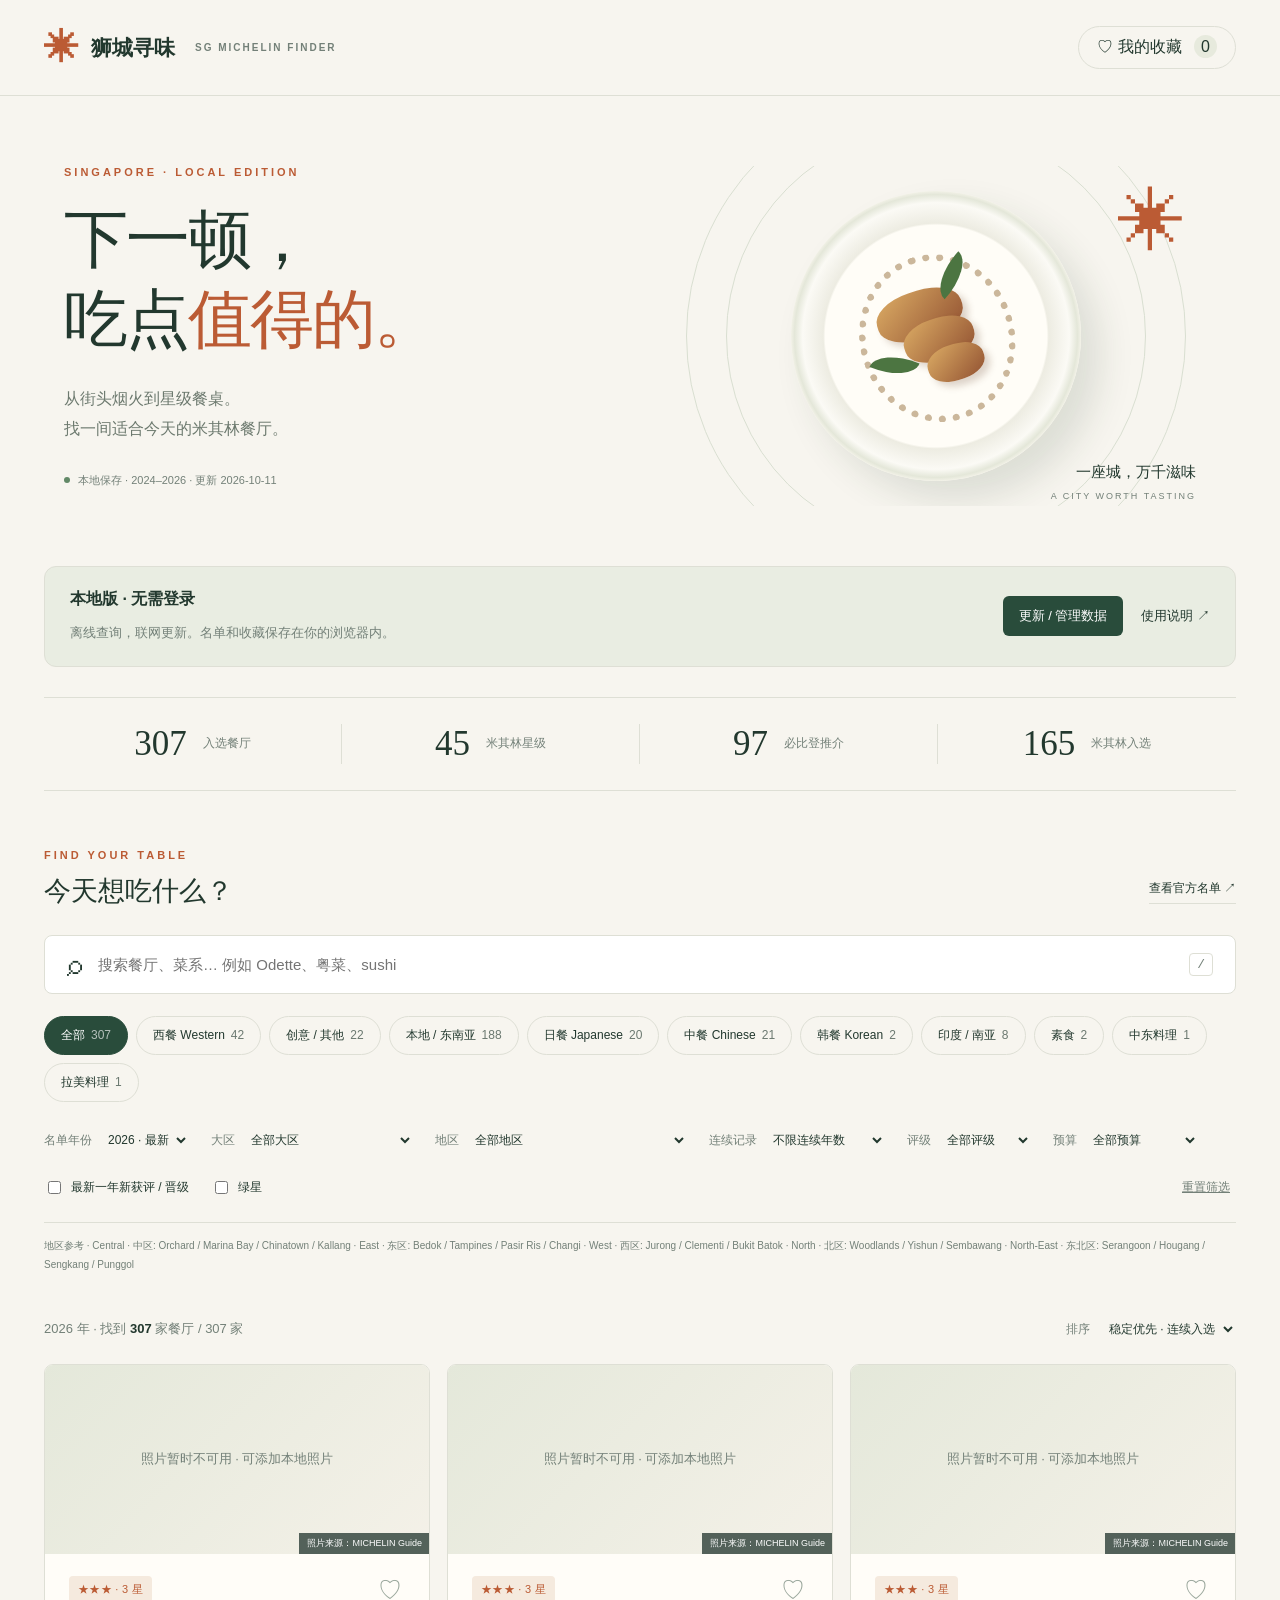
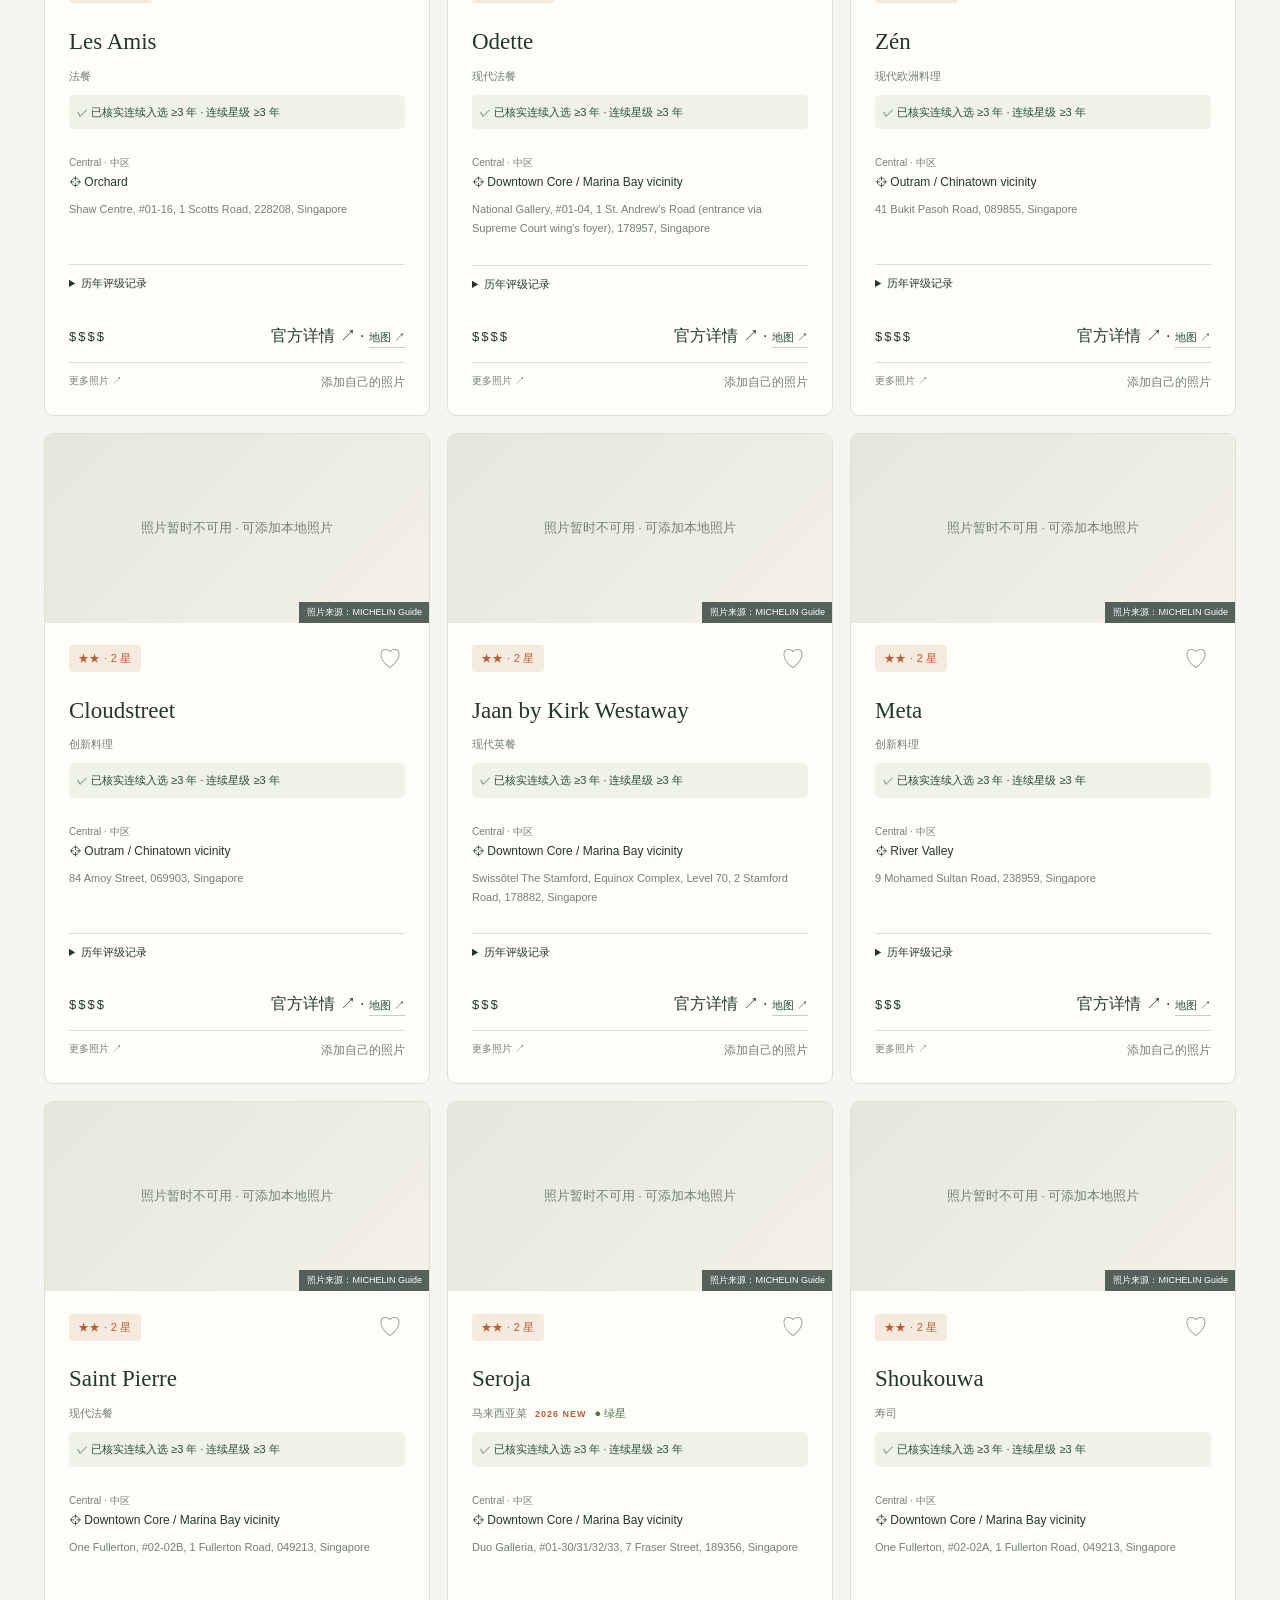
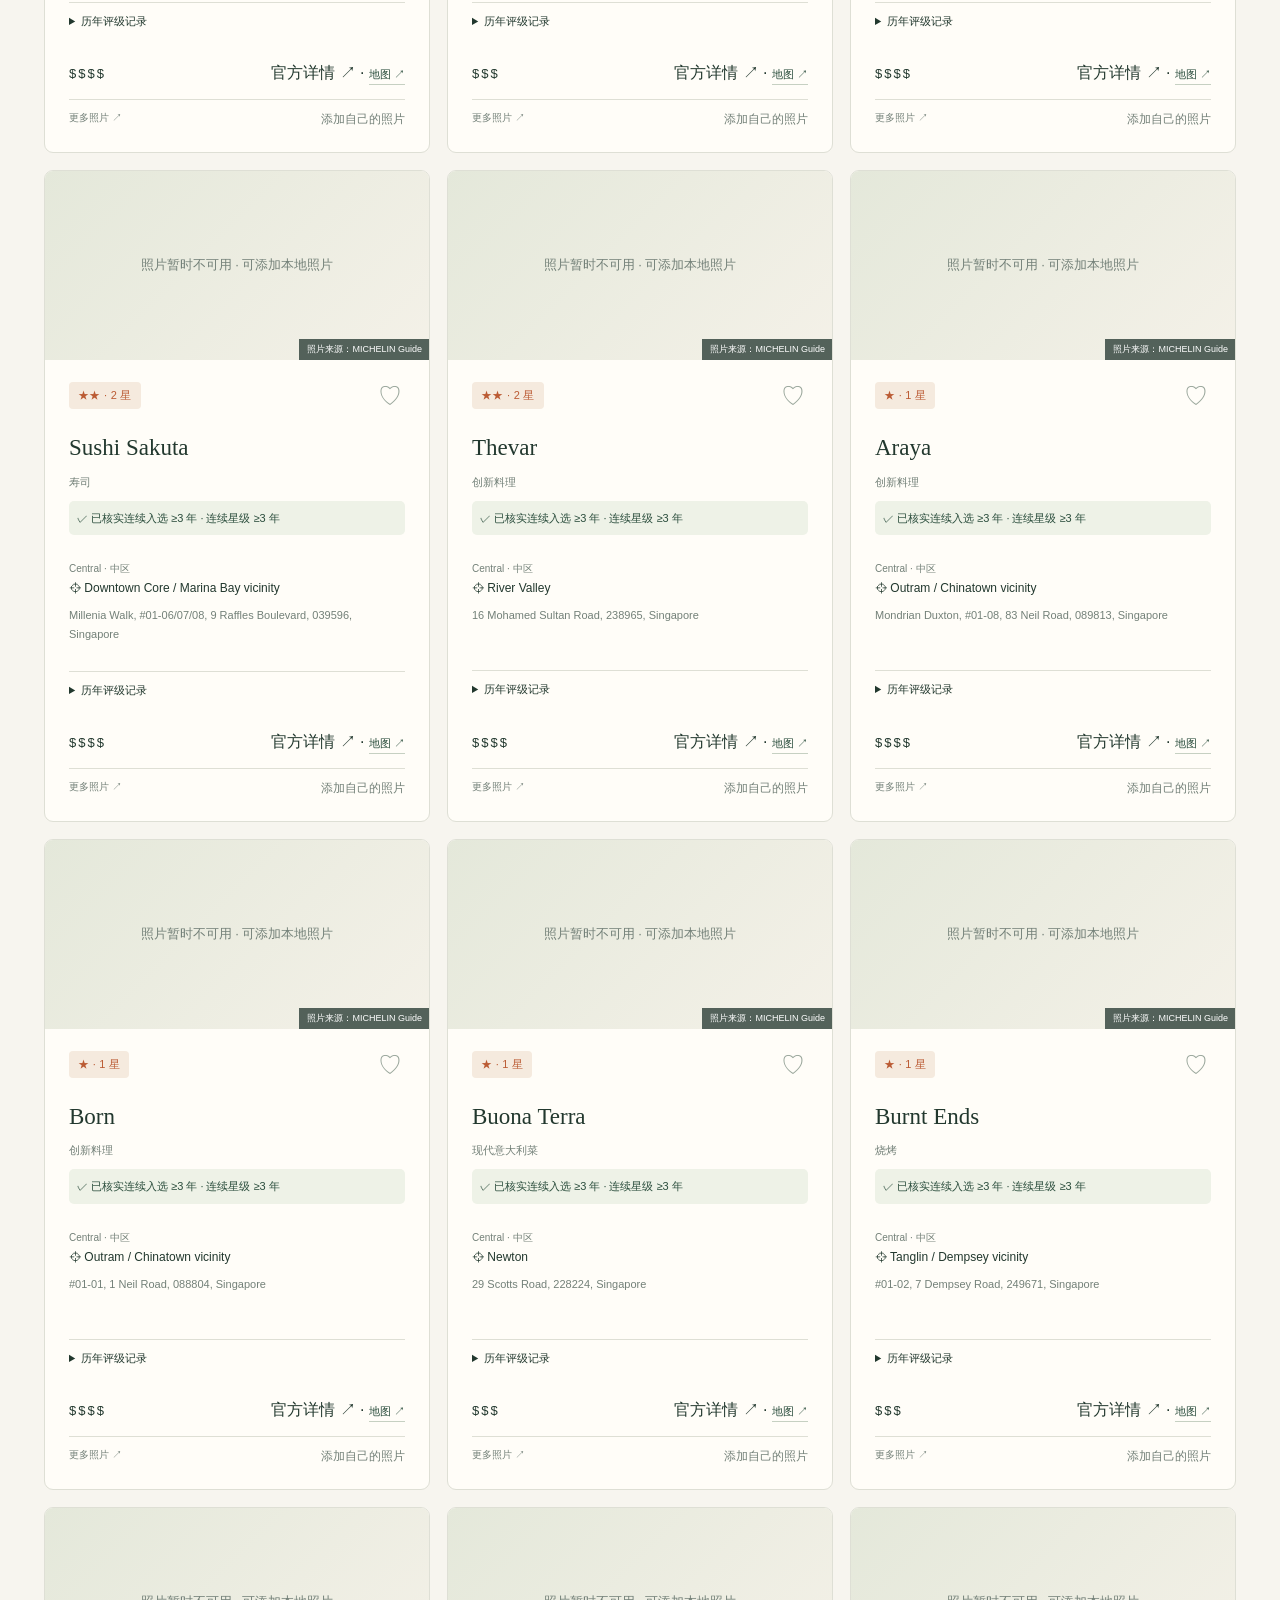
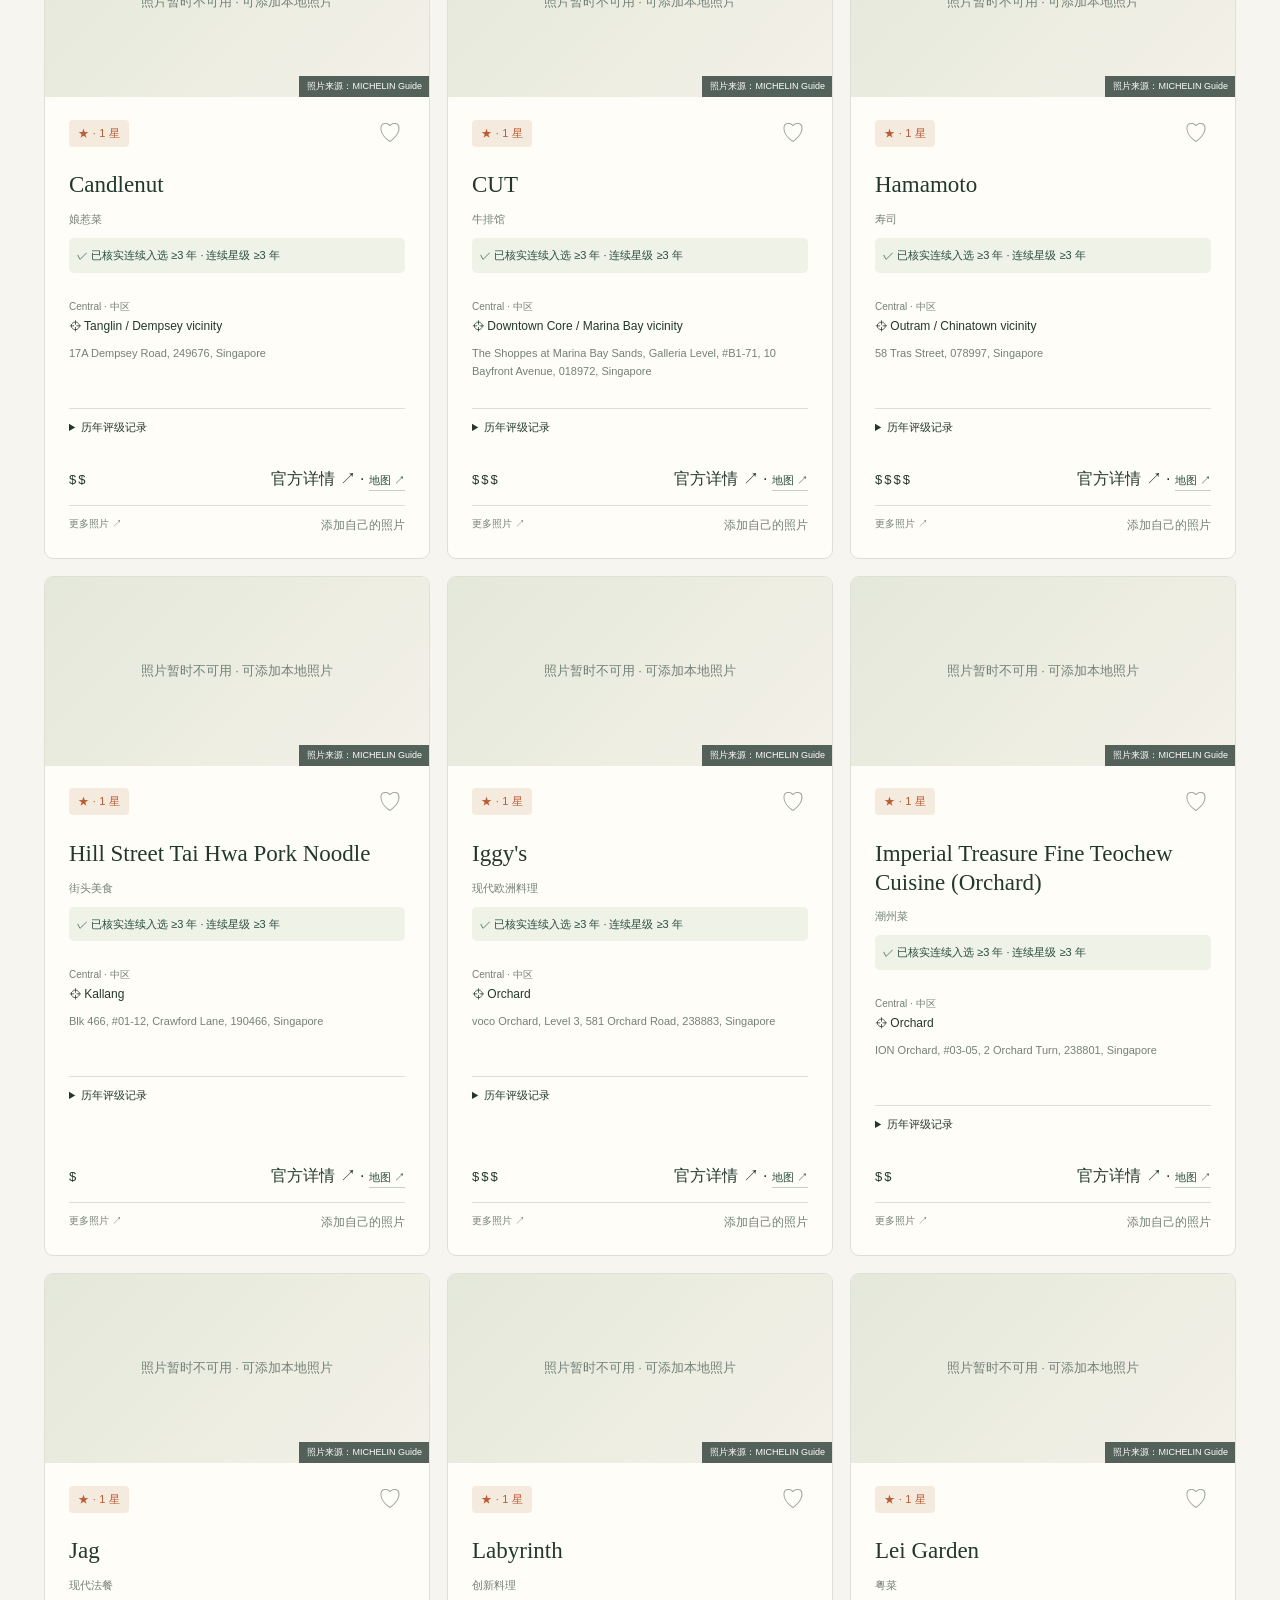
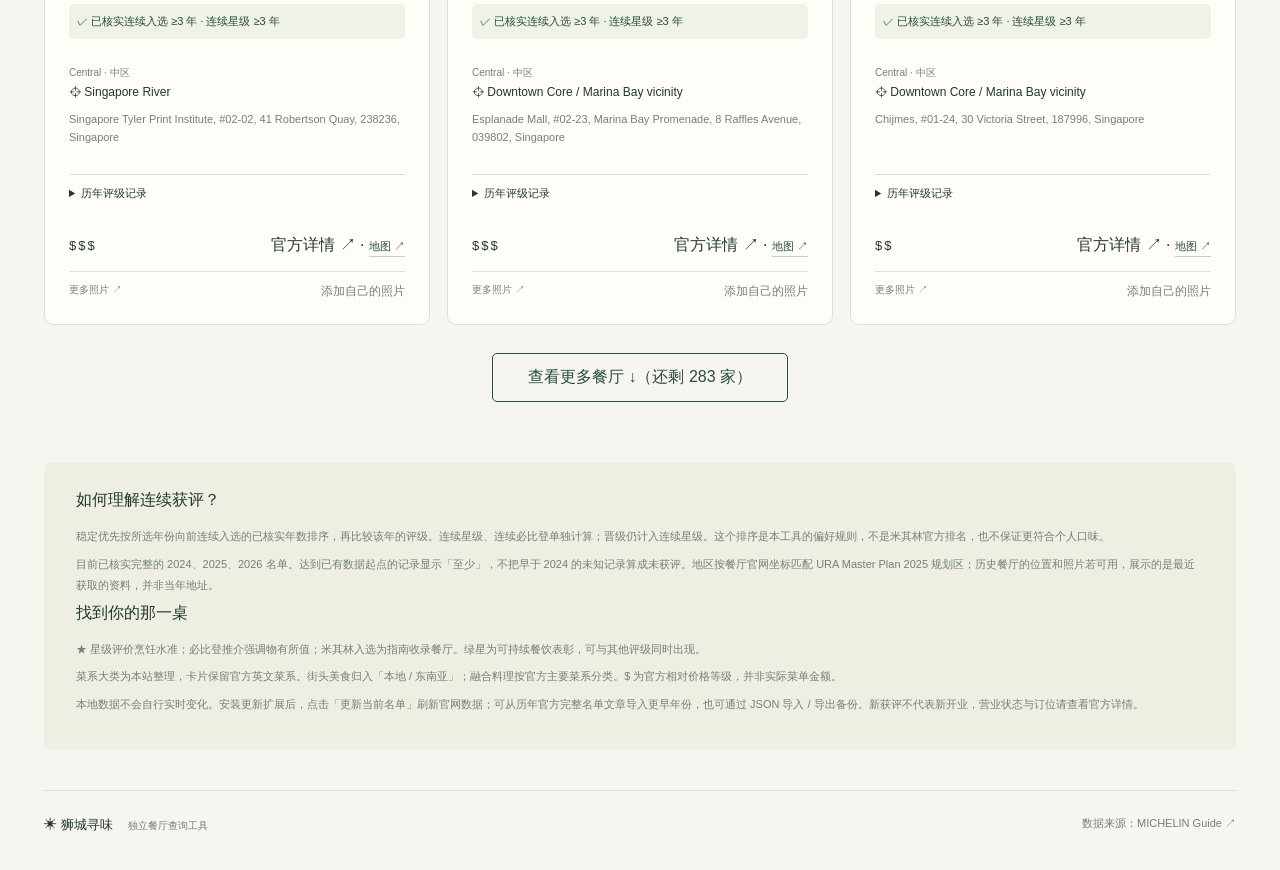
==== docs/index.html @ 30aa3e81 "Add mobile Michelin finder and GitHub Pages data publishing" ====
<!doctype html>
<html lang="zh-CN"><head><meta charset="utf-8"><meta name="viewport" content="width=device-width,initial-scale=1"><meta name="description" content="查找新加坡2026米其林餐厅，按西餐、中餐、日餐、星级及预算筛选。"><title>狮城寻味 · SG Michelin</title><link rel="icon" type="image/png" href="icons/icon32.png"><link rel="stylesheet" href="style.css"></head><body>
<header><a class="brand" href="./"><span class="mark">✳</span> 狮城寻味 <small>SG MICHELIN FINDER</small></a><button id="favorites">♡ 我的收藏 <span id="favCount">0</span></button></header>
<main><section class="hero"><div><p class="eyebrow">SINGAPORE · LOCAL EDITION</p><h1>下一顿，<br>吃点<span>值得的。</span></h1><p class="intro">从街头烟火到星级餐桌。<br>找一间适合今天的米其林餐厅。</p><div class="edition"><i></i> <span id="dataDate">本地名单 · 2024–2026</span></div></div><div class="hero-art" aria-hidden="true"><div class="orbit o1"></div><div class="orbit o2"></div><div class="plate"><div class="food f1"></div><div class="food f2"></div><div class="food f3"></div><div class="leaf l1"></div><div class="leaf l2"></div><div class="sauce"></div></div><div class="caption"><span>一座城，万千滋味</span><small>A CITY WORTH TASTING</small></div><span class="spark">✳</span></div></section>
<section class="manage"><div><strong>本地版 · 无需登录</strong><p>离线查询，联网更新。名单和收藏保存在你的浏览器内。</p></div><div class="manage-actions"><button id="updateOpen">更新 / 管理数据</button><a href="使用说明.html" target="_blank">使用说明 ↗</a></div></section><section class="stats" aria-label="名单统计"><div><b id="statTotal">307</b><span>入选餐厅</span></div><div><b id="statStar">45</b><span>米其林星级</span></div><div><b id="statBib">97</b><span>必比登推介</span></div><div><b id="statSelected">165</b><span>米其林入选</span></div></section>
<section class="finder" id="finder"><div class="section-head"><div><p class="eyebrow">FIND YOUR TABLE</p><h2>今天想吃什么？</h2></div><a href="https://guide.michelin.com/sg/en/article/michelin-guide-ceremony/full-list-michelin-guide-sg-2026" target="_blank" rel="noopener">查看官方名单 ↗</a></div><div class="search"><span aria-hidden="true">⌕</span><input id="search" type="search" placeholder="搜索餐厅、菜系… 例如 Odette、粤菜、sushi" aria-label="搜索餐厅或菜系"><kbd>/</kbd></div><div id="categories" class="chips" aria-label="菜系分类"></div><div class="filters"><label>名单年份<select id="year"></select></label><label>大区<select id="region"><option value="all">全部大区</option></select></label><label>地区<select id="area"><option value="all">全部地区</option></select></label><label>连续记录<select id="streak"><option value="all">不限连续年数</option><option value="2">连续入选 ≥2 年</option><option value="3">连续入选 ≥3 年</option><option value="star2">连续星级 ≥2 年</option><option value="bib2">连续必比登 ≥2 年</option></select></label><label>评级<select id="award"><option value="all">全部评级</option><option value="starred">米其林星级</option><option value="3">三星 ★★★</option><option value="2">二星 ★★</option><option value="1">一星 ★</option><option value="bib">必比登推介</option><option value="selected">米其林入选</option></select></label><label>预算<select id="price"><option value="all">全部预算</option><option value="1">$ · 亲民</option><option value="2">$$ · 适中</option><option value="3">$$$ · 特别场合</option><option value="4">$$$$ · 高端体验</option></select></label><label class="check"><input type="checkbox" id="new">最新一年新获评 / 晋级</label><label class="check"><input type="checkbox" id="green">绿星</label><button id="reset" class="reset">重置筛选</button></div><div id="regionGuide" class="region-guide" aria-label="大区位置参考"></div><div class="result-head"><p id="count" role="status" aria-live="polite"></p><label>排序 <select id="sort"><option value="stable">稳定优先 · 连续入选</option><option value="stars">星级优先</option><option value="name">名称 A–Z</option><option value="budget">预算从低到高</option><option value="new">新获评优先</option></select></label></div><div id="results" class="grid"></div><button id="more" class="more">查看更多餐厅 ↓</button></section>
<section class="notes"><h3>如何理解连续获评？</h3><p>稳定优先按所选年份向前连续入选的已核实年数排序，再比较该年的评级。连续星级、连续必比登单独计算；晋级仍计入连续星级。这个排序是本工具的偏好规则，不是米其林官方排名，也不保证更符合个人口味。</p><p>目前已核实完整的 2024、2025、2026 名单。达到已有数据起点的记录显示「至少」，不把早于 2024 的未知记录算成未获评。地区按餐厅官网坐标匹配 URA Master Plan 2025 规划区；历史餐厅的位置和照片若可用，展示的是最近获取的资料，并非当年地址。</p><h3>找到你的那一桌</h3><p>★ 星级评价烹饪水准；必比登推介强调物有所值；米其林入选为指南收录餐厅。绿星为可持续餐饮表彰，可与其他评级同时出现。</p><p>菜系大类为本站整理，卡片保留官方英文菜系。街头美食归入「本地 / 东南亚」；融合料理按官方主要菜系分类。$ 为官方相对价格等级，并非实际菜单金额。</p><p>本地数据不会自行实时变化。安装更新扩展后，点击「更新当前名单」刷新官网数据；可从历年官方完整名单文章导入更早年份，也可通过 JSON 导入 / 导出备份。新获评不代表新开业，营业状态与订位请查看官方详情。</p></section></main><dialog id="manager"><div class="dialog-head"><h2>数据管理</h2><button id="managerClose" aria-label="关闭">×</button></div><p id="modeInfo"></p><div class="update-block"><h3>一键更新当前名单</h3><label>指南年份 <input id="updateYear" type="number" min="2016" max="2100" value="2026"></label><p>将打开米其林官网标签页，读取名单、照片和完整地址。不会登录 ChatGPT。首次全量更新可能需要几分钟，查询功能可继续使用。</p><button id="refreshData">更新当前名单</button><button id="resumeUpdate">继续更新</button><button id="cancelUpdate">取消更新</button><p id="updateStatus" role="status" aria-live="polite"></p></div><div class="update-block"><h3>获取之前年份</h3><p>已内置 2024–2026。更早年份：先找米其林官方的完整年度名单文章，把链接粘贴到下方。程序核对名单总数及分项后才保存；新闻摘要或仅列新餐厅的文章不能作为完整名单。</p><label>年份 <input id="historyYear" type="number" min="2016" max="2100" value="2023"></label><label>官方完整名单文章 <input id="historyUrl" type="url" placeholder="https://guide.michelin.com/…"></label><button id="importOfficial">获取该年名单</button><a href="https://guide.michelin.com/sg/en/articles" target="_blank" rel="noopener">打开官方文章库 ↗</a></div><div class="update-block"><h3>发布到手机网站</h3><p>电脑更新成功后，导出 public-data.json，再上传到 GitHub 仓库的 docs 文件夹，替换同名文件。此文件只包含餐厅资料，收藏与自选照片留在本浏览器。</p><button id="exportPublic">导出手机版数据</button><a href="手机使用说明.html" target="_blank">手机与 GitHub 发布说明 ↗</a></div><div class="update-block"><h3>备份与迁移</h3><p>更新前会自动保留上一份数据。导出文件含名单与收藏；当前自定义照片另存在本浏览器，不随名单备份迁移。更换电脑请同时复制安装文件夹。</p><button id="exportData">导出 JSON 备份</button><label class="file-button">导入备份 <input id="importData" type="file" accept="application/json,.json" hidden></label><button id="restoreData">恢复更新前的数据</button></div><p id="managerMessage" role="status"></p><p class="privacy">只读取米其林官网，不获取浏览记录或登录资料。清除扩展数据 / 卸载前请导出备份。</p></dialog><footer><span>✳ 狮城寻味 <small>独立餐厅查询工具</small></span><a href="https://guide.michelin.com/sg/en/singapore-region/singapore/restaurants" target="_blank" rel="noopener">数据来源：MICHELIN Guide ↗</a></footer><script src="dataset.js"></script><script src="core.js"></script><script src="public-export.js"></script><script src="local-app.js"></script></body></html>
---- docs/style.css ----
:root{--ink:#22382e;--green:#294c3b;--paper:#f7f5ef;--muted:#738078;--line:#dedfd5;--orange:#bb5b34}*{box-sizing:border-box}body{margin:0;background:var(--paper);color:var(--ink);font-family:Arial,'Microsoft YaHei',sans-serif}button,input,select{font:inherit}button,a,input,select{outline-offset:5px}button{cursor:pointer}a{color:inherit;text-decoration:none}header{max-width:1280px;margin:auto;padding:26px 44px;border-bottom:1px solid var(--line);display:flex;justify-content:space-between;align-items:center}.brand{font-size:21px;font-weight:bold;display:flex;align-items:center;gap:12px}.brand small{font-size:10px;letter-spacing:2px;color:var(--muted);margin-left:8px}.mark{font-size:35px;color:var(--orange)}header button{border:1px solid var(--line);border-radius:30px;background:transparent;padding:10px 18px;color:var(--ink)}#favCount{background:#e7eadd;padding:3px 7px;border-radius:15px;margin-left:8px}main{max-width:1192px;margin:auto}.hero{display:grid;grid-template-columns:1fr 1fr;padding:70px 20px 60px;gap:30px}.eyebrow{font-size:11px;letter-spacing:3px;font-weight:bold;color:var(--orange);margin:0 0 22px}h1{font-family:Georgia,'Microsoft YaHei',serif;font-size:64px;line-height:1.25;letter-spacing:-2px;margin:0 0 24px;font-weight:500}h1 span{color:var(--orange)}.intro{line-height:1.9;color:#6c796e;font-size:16px}.edition{margin-top:28px;font-size:11px;color:var(--muted);display:flex;align-items:center;gap:8px}.edition i{width:6px;height:6px;border-radius:50%;background:#628967}.hero-art{position:relative;display:flex;align-items:center;justify-content:center;min-height:340px;overflow:hidden}.orbit{position:absolute;border:1px solid #d9dfd1;border-radius:50%;width:420px;height:420px}.o2{width:500px;height:500px}.plate{width:290px;height:290px;background:radial-gradient(circle,#fffdf7 54%,#edece2 55%,#fbfaf5 65%,#e4e7d9 69%,#f4f3e9 71%);border-radius:50%;box-shadow:12px 24px 35px #243d2920;position:relative;transform:rotate(-18deg)}.food{position:absolute;border-radius:45%;background:linear-gradient(145deg,#dbab64,#925232);box-shadow:4px 6px 7px #5b351b35;z-index:2}.f1{width:88px;height:48px;left:92px;top:96px}.f2{width:72px;height:42px;left:111px;top:128px}.f3{width:58px;height:36px;left:127px;top:158px}.leaf{position:absolute;width:45px;height:22px;background:#4c7541;border-radius:100% 0 100% 0;z-index:3}.l1{top:81px;left:156px;transform:rotate(-30deg)}.l2{top:149px;left:74px;transform:rotate(40deg)}.sauce{position:absolute;left:68px;top:63px;width:155px;height:169px;border:7px dotted #987441;border-radius:50%;opacity:.5}.caption{position:absolute;bottom:5px;right:20px;text-align:right}.caption span{display:block;font-size:15px}.caption small{display:block;font-size:9px;letter-spacing:2px;color:var(--muted);margin-top:9px}.spark{position:absolute;top:17px;right:30px;font-size:68px;color:var(--orange)}.stats{display:grid;grid-template-columns:repeat(4,1fr);border-top:1px solid var(--line);border-bottom:1px solid var(--line);padding:26px 0;margin-bottom:58px}.stats div{display:flex;align-items:center;justify-content:center;gap:16px;border-right:1px solid var(--line)}.stats div:last-child{border:0}.stats b{font-family:Georgia,serif;font-weight:normal;font-size:35px}.stats span{font-size:12px;color:var(--muted)}.section-head{display:flex;justify-content:space-between;align-items:center}.section-head .eyebrow{margin-bottom:12px}h2{font-size:27px;font-weight:500;margin:0 0 26px}.section-head a{font-size:12px;border-bottom:1px solid var(--line);padding-bottom:6px}.search{display:flex;align-items:center;background:white;border:1px solid var(--line);border-radius:8px;padding:17px 22px;gap:14px}.search span{font-size:30px;line-height:20px}.search input{border:0;background:none;width:100%;color:var(--ink);font-size:15px;outline:none}.search:focus-within{border-color:var(--green);box-shadow:0 0 0 2px #294c3b20}kbd{border:1px solid var(--line);padding:3px 7px;border-radius:4px;color:var(--muted)}.chips{display:flex;gap:8px;flex-wrap:wrap;margin:22px 0}.chips button{border:1px solid var(--line);border-radius:25px;padding:10px 16px;background:transparent;font-size:12px;color:var(--ink)}.chips button.active,header button.active{background:var(--green);color:white;border-color:var(--green)}.chips button span{opacity:.65;margin-left:6px}.filters{display:flex;flex-wrap:wrap;align-items:center;gap:22px;padding-bottom:25px;border-bottom:1px solid var(--line)}label{font-size:12px;color:var(--muted)}select{color:var(--ink);background:transparent;border:0;margin-left:8px;padding:8px 4px;max-width:190px}.check{display:flex;align-items:center;gap:7px;color:var(--ink)}input[type=checkbox]{accent-color:var(--green)}.reset{background:none;border:0;font-size:12px;color:var(--muted);margin-left:auto;text-decoration:underline}.result-head{display:flex;justify-content:space-between;align-items:center;padding:13px 0}.result-head p{font-size:13px;color:var(--muted)}.result-head strong{color:var(--ink)}.grid{display:grid;grid-template-columns:repeat(3,1fr);gap:17px}.card{background:#fffdf8;border:1px solid var(--line);border-radius:9px;padding:24px;display:flex;flex-direction:column;min-height:240px;transition:transform .18s,box-shadow .18s}.card:hover{transform:translateY(-3px);box-shadow:0 8px 24px #243d290b}.card-top{display:flex;align-items:center;justify-content:space-between;gap:10px}.badge{font-size:11px;letter-spacing:.3px;color:var(--orange);background:#f5eade;border-radius:4px;padding:6px 9px}.badge.bib{color:#856723;background:#f3edd8}.badge.selected{color:#6d7c70;background:#eff1e9}.heart{border:0;background:none;color:#99a69b;font-size:24px;padding:0 3px}.heart.saved{color:var(--orange)}.card h3{font-family:Georgia,'Microsoft YaHei',serif;font-size:23px;font-weight:500;line-height:1.25;margin:22px 0 12px}.meta{display:flex;gap:8px;align-items:center;flex-wrap:wrap;font-size:11px;color:var(--muted)}.tag{color:var(--orange);font-size:9px;font-weight:bold;letter-spacing:1px}.green{color:#487947}.card .bottom{margin-top:auto;padding-top:23px;display:flex;justify-content:space-between;align-items:center}.budget{letter-spacing:2px;font-size:13px}.map{font-size:11px;color:var(--green);border-bottom:1px solid #c6d0c2;padding-bottom:4px}.empty{grid-column:1/-1;text-align:center;padding:70px 20px;border:1px dashed var(--line);border-radius:8px;color:var(--muted)}.more{display:block;margin:28px auto 0;border:1px solid var(--green);background:transparent;color:var(--green);padding:13px 35px;border-radius:5px}.more[hidden]{display:none}.notes{margin:60px 0 40px;padding:28px 32px;background:#eeeee3;border-radius:8px}.notes h3{font-size:16px;font-weight:500;margin:0 0 15px}.notes p{font-size:11px;color:var(--muted);line-height:1.9;margin:7px 0}footer{border-top:1px solid var(--line);max-width:1192px;margin:auto;padding:25px 0 36px;display:flex;justify-content:space-between;font-size:13px}footer small{font-size:10px;color:var(--muted);margin-left:12px}footer a{font-size:11px;color:var(--muted)}@media(max-width:900px){main,footer{margin-left:24px;margin-right:24px}.brand small{display:none}.hero{padding:48px 0}.hero-art{min-height:300px}.plate{width:260px;height:260px}.grid{grid-template-columns:repeat(2,1fr)}h1{font-size:52px}.stats div{gap:9px}.stats b{font-size:29px}.stats span{font-size:10px}}@media(max-width:600px){header{padding:17px 20px}.brand{font-size:18px;gap:6px}header button{font-size:11px;padding:8px 12px}main,footer{margin-left:20px;margin-right:20px}.hero{grid-template-columns:1fr;padding:38px 0 24px;gap:15px}h1{font-size:48px}.hero-art{min-height:250px}.plate{transform:scale(.8) rotate(-18deg)}.orbit{width:310px;height:310px}.o2{width:390px;height:390px}.spark{font-size:45px;right:25px}.caption{bottom:8px}.stats{grid-template-columns:repeat(2,1fr);gap:22px;margin-bottom:35px}.stats div:nth-child(2){border:0}.stats div{justify-content:flex-start;padding-left:15px}.stats span{font-size:11px}.grid{grid-template-columns:1fr}.section-head a{font-size:10px}.filters{gap:10px 16px}.reset{margin-left:0}.chips{gap:6px}.chips button{padding:9px 12px;font-size:11px}.search{padding:15px}.search input{font-size:12px}kbd{display:none}.card{min-height:220px}.notes{padding:22px;margin-top:35px}footer{gap:15px;flex-direction:column}.result-head select{max-width:140px}}
.manage{display:flex;justify-content:space-between;gap:20px;align-items:center;background:#e9ede2;border:1px solid var(--line);padding:22px 25px;border-radius:12px;margin-bottom:30px}.manage p{font-size:13px;line-height:1.6;color:var(--muted);margin-bottom:0}.manage-actions{display:flex;gap:18px;align-items:center;font-size:13px}.manage button,dialog button,.file-button{background:var(--green);color:white;border:0;border-radius:6px;padding:11px 16px;display:inline-block;cursor:pointer}.card{overflow:hidden;min-width:0}.photo-wrap{margin:-25px -25px 20px;position:relative;height:190px;background:#e9eadf}.restaurant-photo{width:100%;height:100%;object-fit:cover;display:block}.photo-credit{position:absolute;bottom:0;right:0;background:#172c24b8;color:#fff;padding:4px 8px;font-size:9px}.photo-placeholder{height:100%;display:flex;justify-content:center;align-items:center;font-size:13px;color:var(--muted);background:linear-gradient(135deg,#e4e8da,#f4f1e8)}.chinese-name{font-size:12px;color:var(--muted);margin:-7px 0 15px}.stability{font-size:11px;color:var(--green);background:#eef2e7;line-height:1.7;padding:8px;border-radius:5px}.location{font-size:12px;margin:16px 0}.location strong{font-weight:500}.location p{color:var(--muted);font-size:11px;line-height:1.7;min-height:37px;overflow-wrap:anywhere}.history{font-size:11px;border-top:1px solid var(--line);padding:11px 0}.history summary{cursor:pointer}.history p{display:flex;gap:10px;line-height:1.6}.history p span{flex:1}.history .history-note{color:var(--muted);font-size:10px;display:block}.photo-tools{display:flex;justify-content:space-between;gap:10px;border-top:1px solid var(--line);margin-top:15px;padding-top:11px;font-size:10px;color:var(--muted)}.photo-tools label{cursor:pointer}.filters{align-items:end}.filters select{max-width:220px}.filters label{min-width:0}dialog{border:1px solid var(--line);border-radius:14px;width:min(720px,calc(100% - 30px));max-height:85vh;overflow:auto;padding:28px;background:var(--paper);color:var(--ink)}dialog::backdrop{background:#14251cb3}.dialog-head{display:flex;justify-content:space-between}.dialog-head h2{margin:0}.dialog-head button{background:transparent;color:var(--ink);font-size:24px;padding:0 8px}.update-block{margin-top:24px;padding-top:18px;border-top:1px solid var(--line)}.update-block h3{font-size:16px}.update-block p,#modeInfo,.privacy,#updateStatus,#managerMessage{font-size:12px;line-height:1.9}.update-block label{font-size:12px;display:block;margin:12px 0}.update-block input[type=url]{width:100%}.update-block input{border:1px solid var(--line);border-radius:5px;padding:9px;background:#fff}.update-block input[type=number]{width:95px}.update-block button{margin:4px 8px 4px 0;font-size:12px}.update-block a{font-size:12px;text-decoration:underline}.update-block .file-button{display:inline-block;margin:4px 8px 4px 0}.privacy{color:var(--muted)}[hidden]{display:none!important}#managerMessage{color:var(--orange)}@media(max-width:600px){.manage{align-items:start;flex-direction:column;padding:18px}.manage-actions{flex-wrap:wrap}.photo-wrap{height:210px}.filters select{max-width:170px}dialog{padding:20px}.result-head{gap:8px}#count{font-size:11px}}

#region{max-width:100%;width:min(100%,430px)}.region-guide{display:flex;flex-wrap:wrap;gap:10px 22px;margin:18px 0;padding:15px 18px;border:1px solid var(--line);border-radius:8px;color:var(--muted);font-size:11px;line-height:1.8}.region-guide span{display:block}.region-guide b{display:block;color:var(--ink);font-weight:500}.region-label{display:block;color:var(--muted);font-size:10px;margin-bottom:5px}

#region{width:170px;max-width:100%}.region-guide{display:block;border:0;border-radius:0;background:transparent;padding:0;margin:13px 0 20px;font-size:10px;line-height:1.9;color:var(--muted)}.region-guide:before{content:"地区参考 · ";color:var(--muted)}.region-guide span,.region-guide b{display:inline}.region-guide b{font-weight:400;color:var(--muted)}

button:disabled{opacity:.5;cursor:default}@media(max-width:600px){.filters{display:grid;grid-template-columns:repeat(2,minmax(0,1fr));align-items:end}.filters select,#region{width:100%;max-width:100%;min-height:40px}.filters .check{min-height:36px}.result-head{align-items:center}.section-head{gap:14px}.card h3{overflow-wrap:anywhere}.manage-actions button{min-height:42px}}
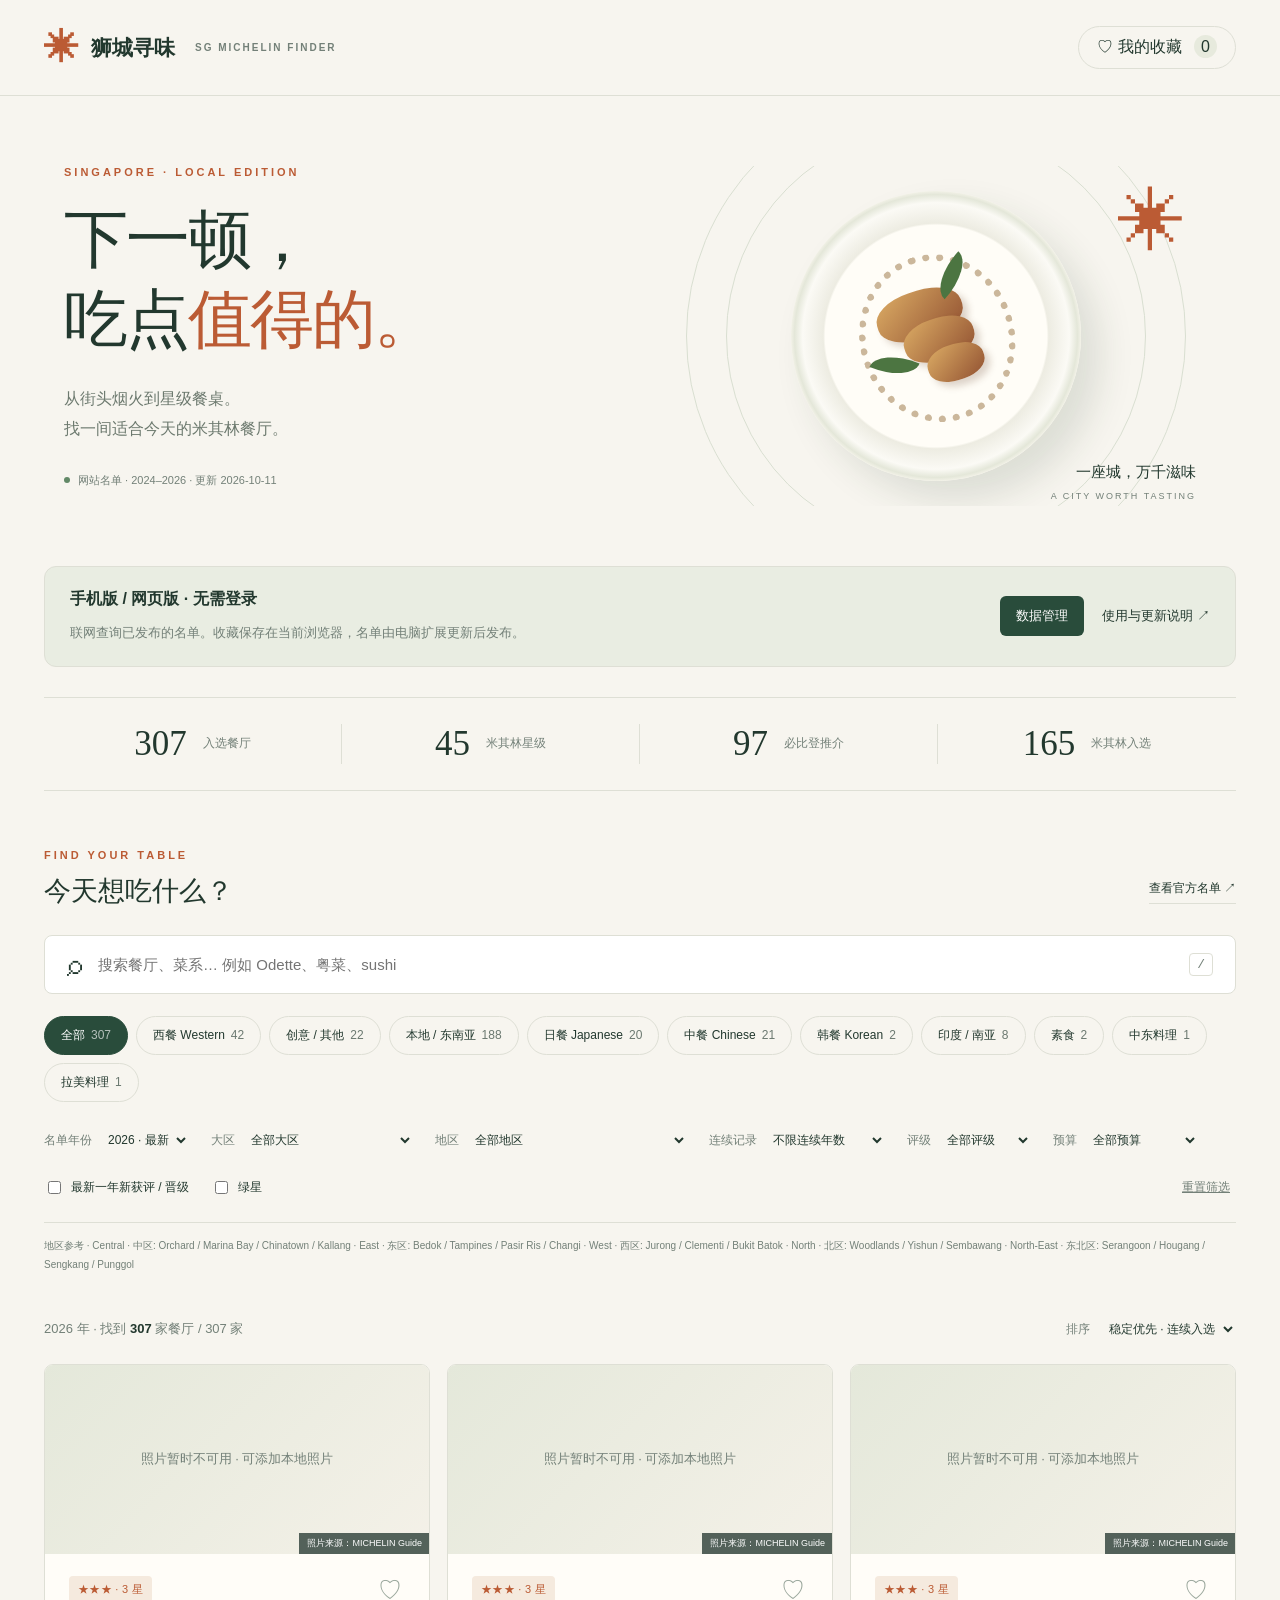
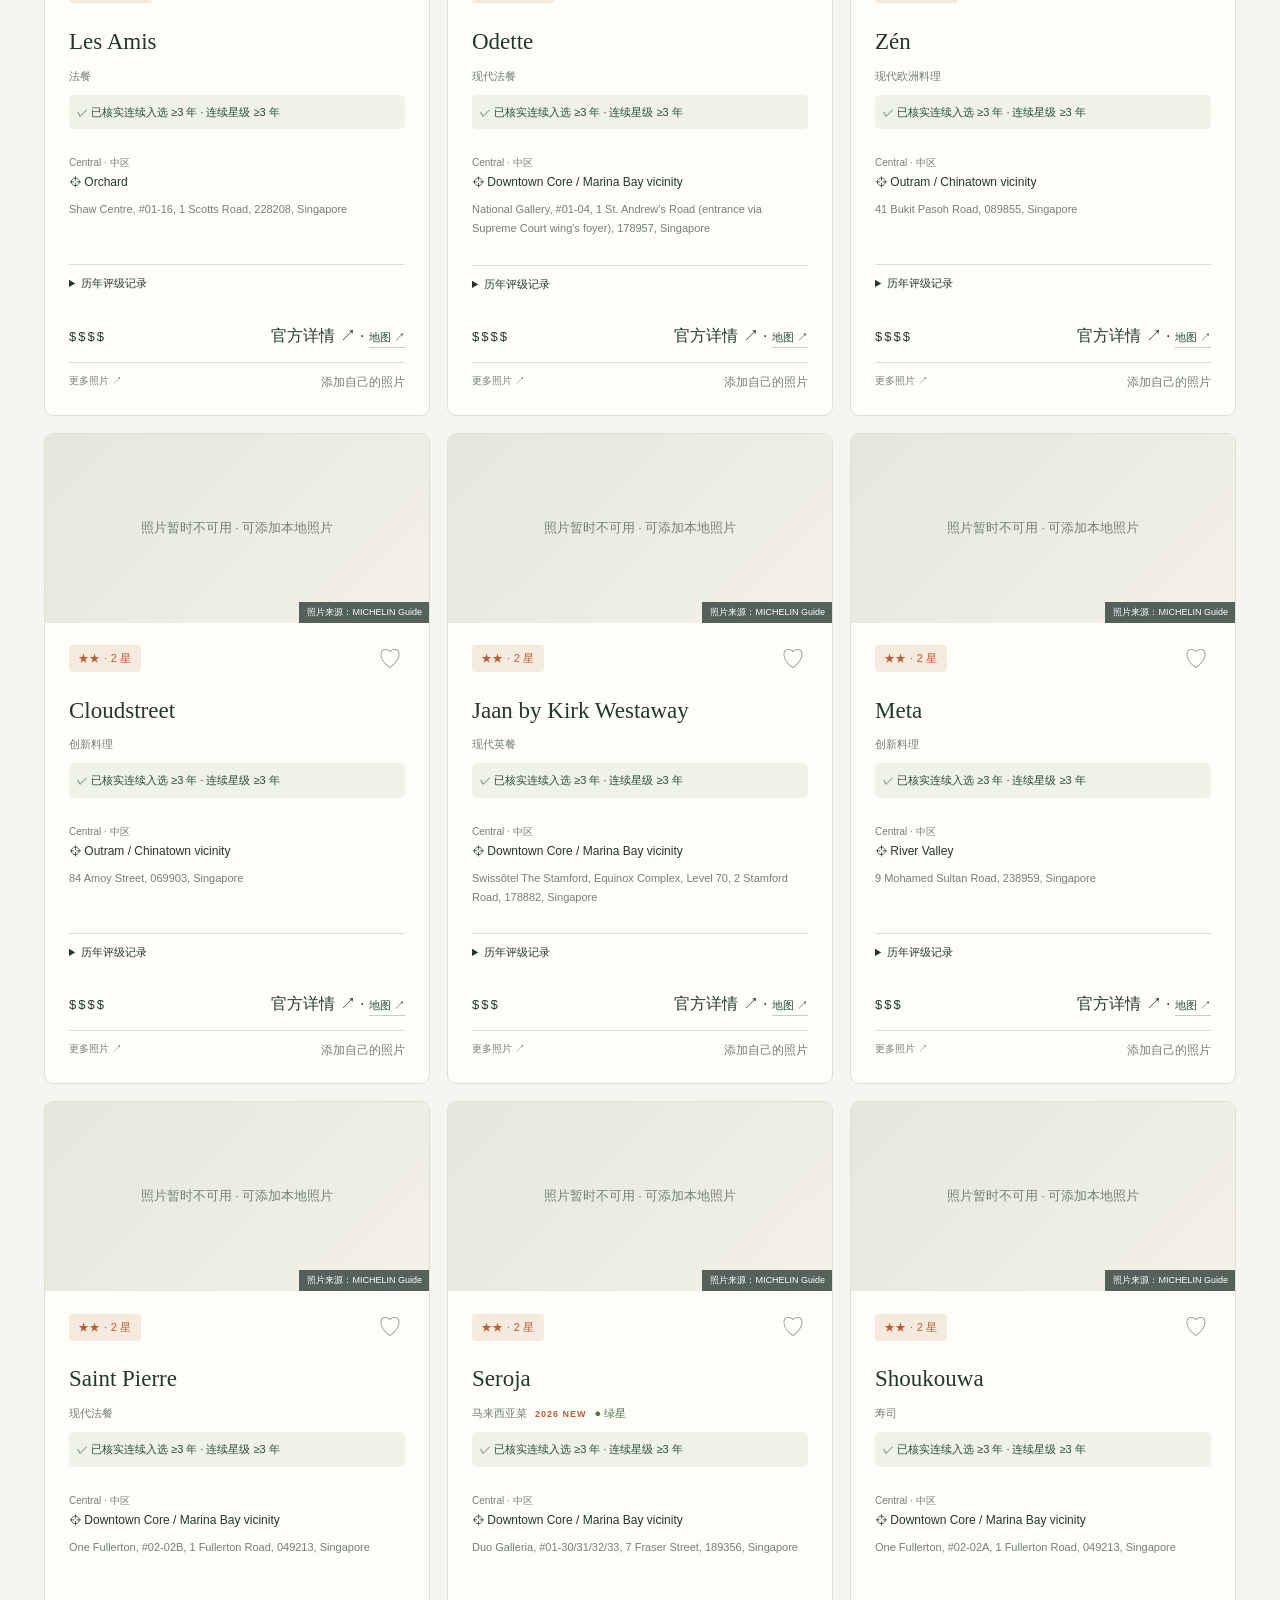
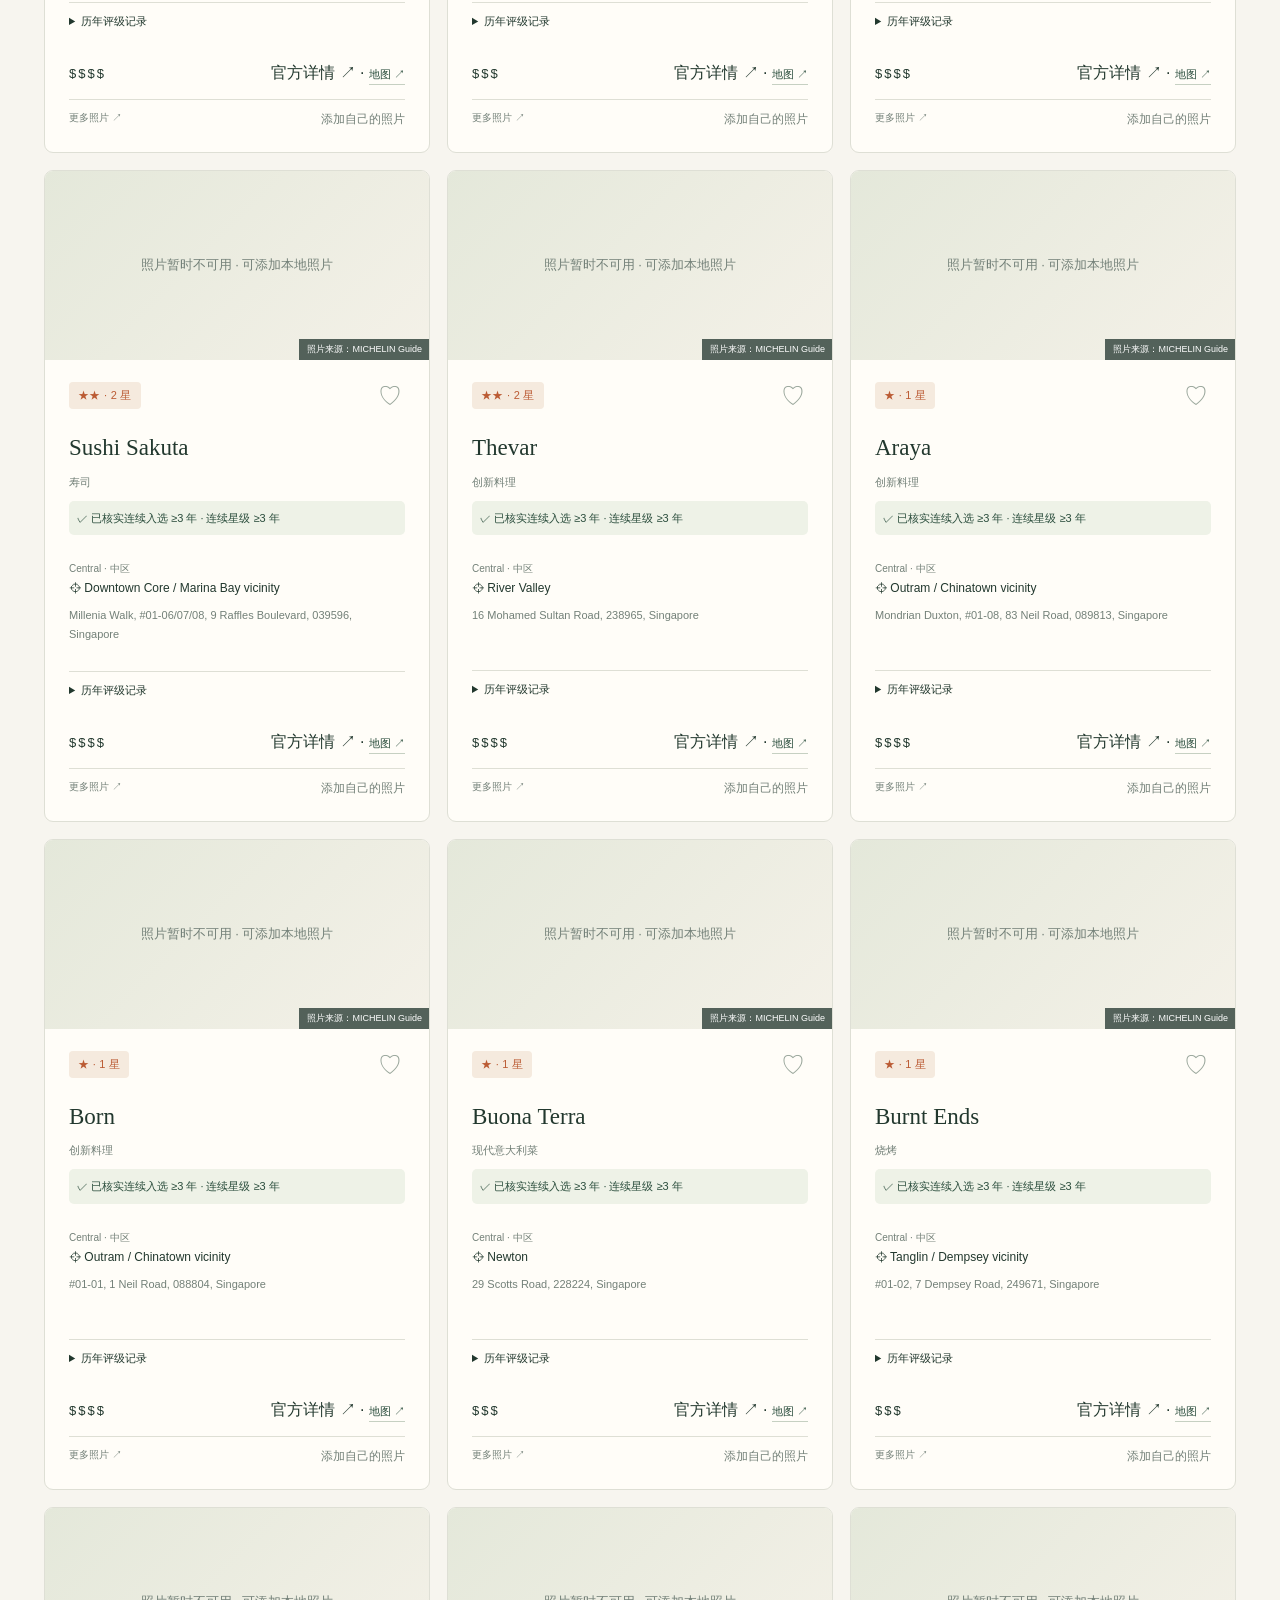
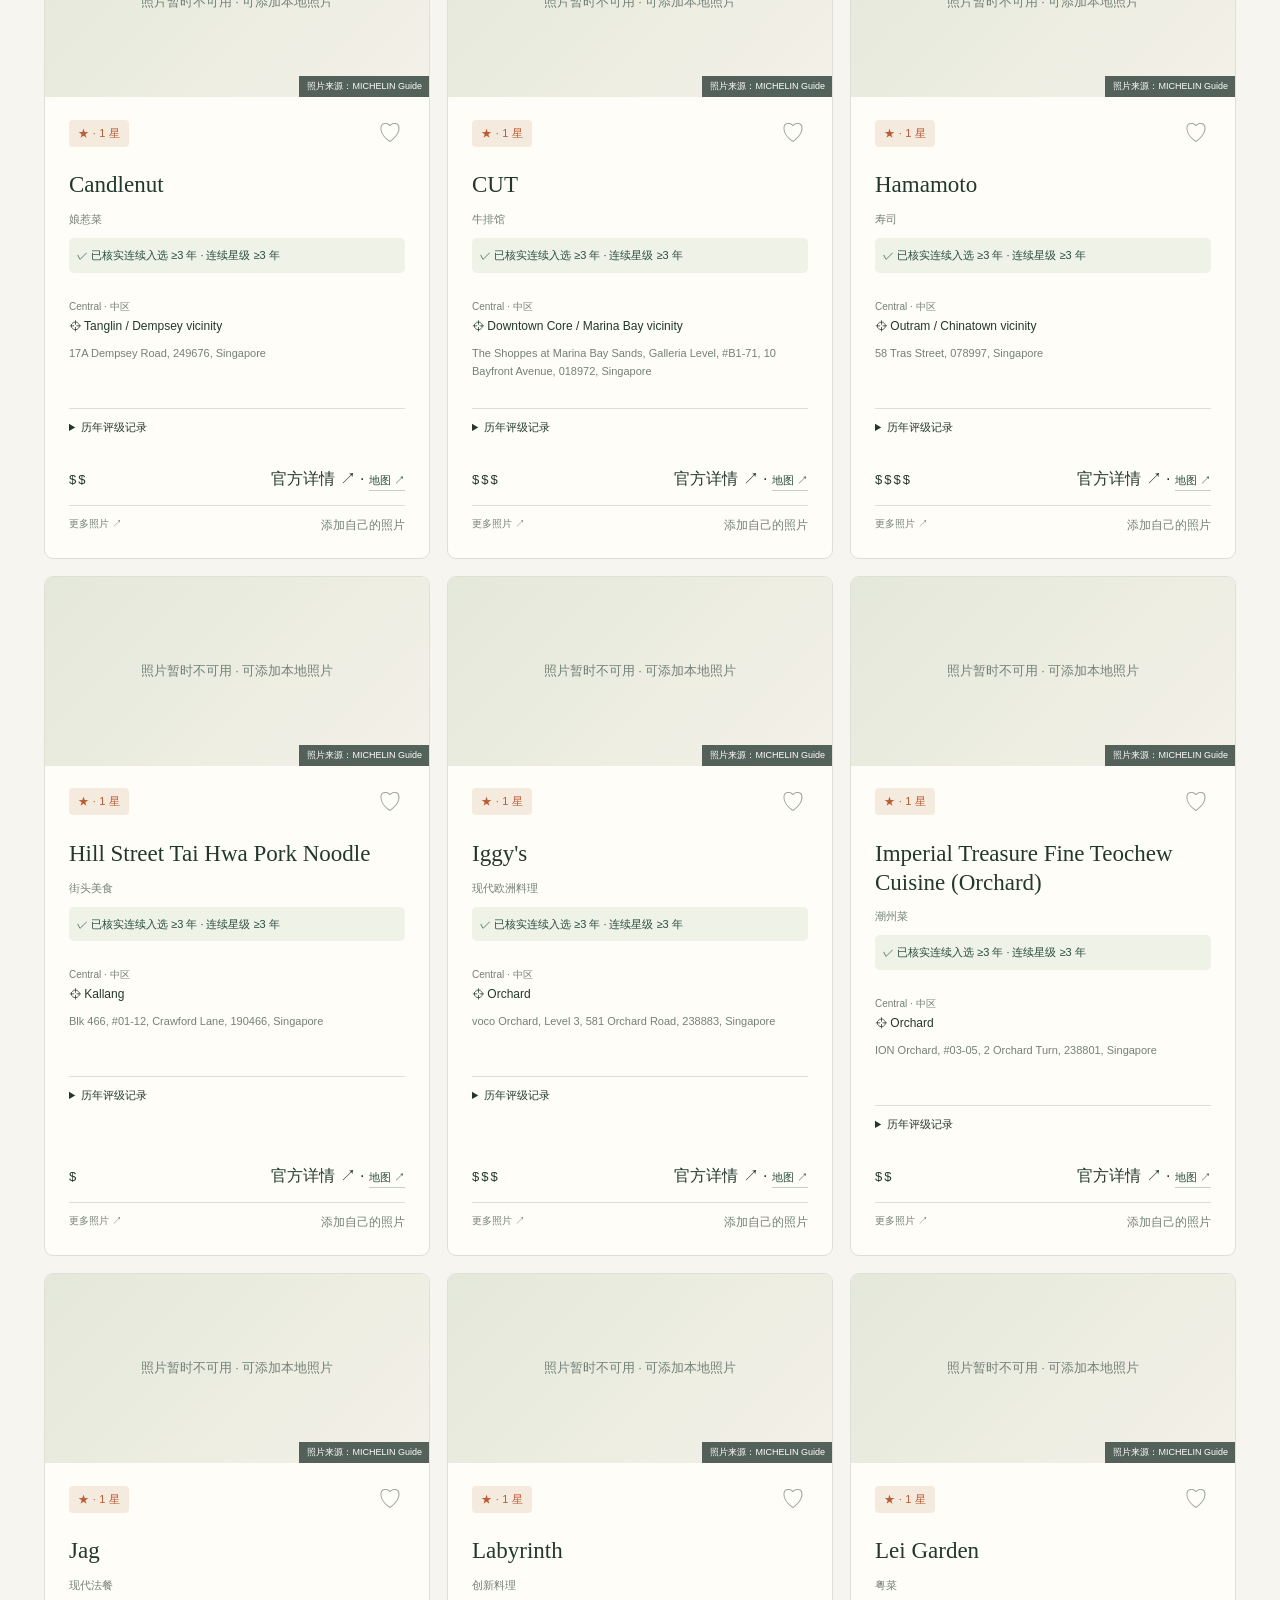
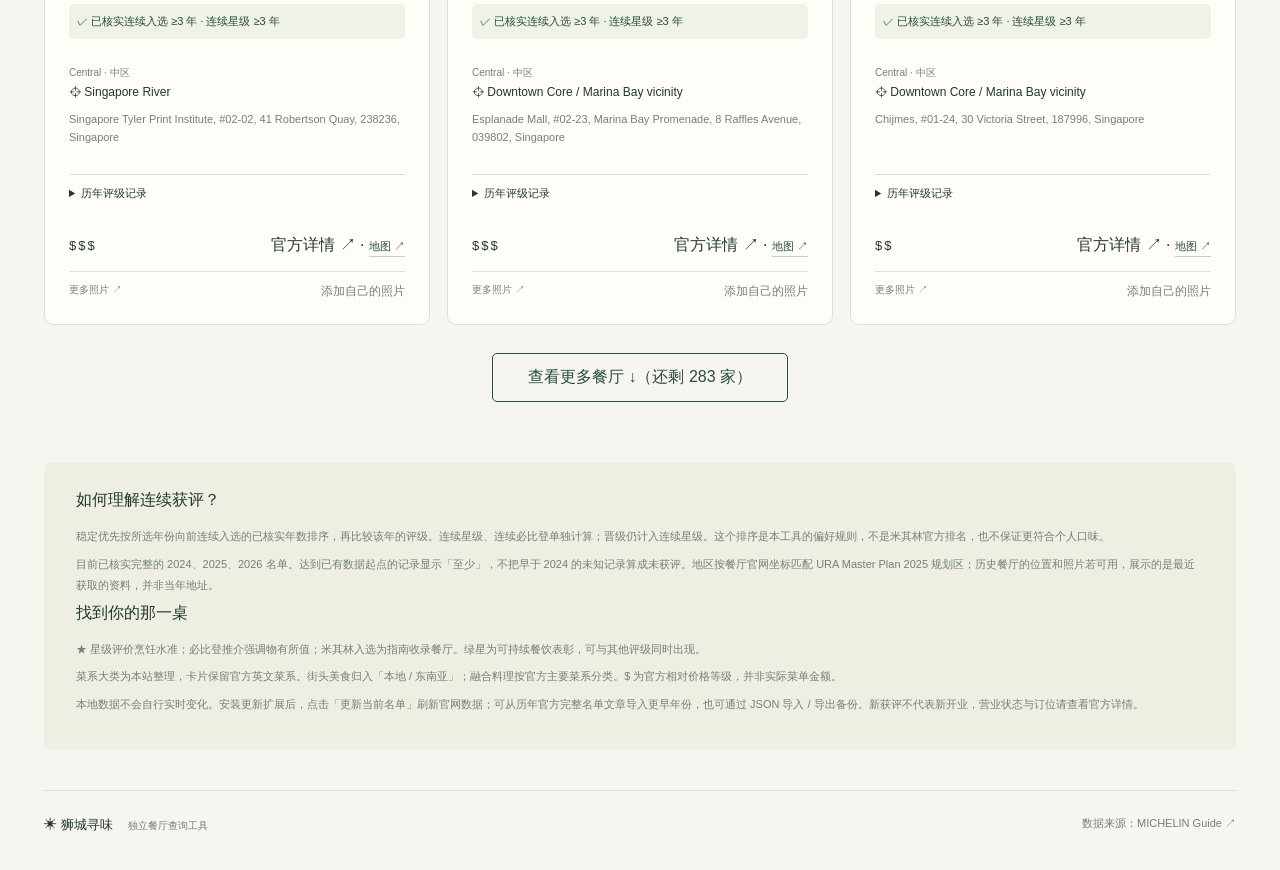
==== commit d9315ea4: "Align iPhone filter controls and link easy usage notes" ====
--- a/docs/index.html
+++ b/docs/index.html
@@ -2,7 +2,7 @@
 <html lang="zh-CN"><head><meta charset="utf-8"><meta name="viewport" content="width=device-width,initial-scale=1"><meta name="description" content="查找新加坡2026米其林餐厅，按西餐、中餐、日餐、星级及预算筛选。"><title>狮城寻味 · SG Michelin</title><link rel="icon" type="image/png" href="icons/icon32.png"><link rel="stylesheet" href="style.css"></head><body>
 <header><a class="brand" href="./"><span class="mark">✳</span> 狮城寻味 <small>SG MICHELIN FINDER</small></a><button id="favorites">♡ 我的收藏 <span id="favCount">0</span></button></header>
 <main><section class="hero"><div><p class="eyebrow">SINGAPORE · LOCAL EDITION</p><h1>下一顿，<br>吃点<span>值得的。</span></h1><p class="intro">从街头烟火到星级餐桌。<br>找一间适合今天的米其林餐厅。</p><div class="edition"><i></i> <span id="dataDate">本地名单 · 2024–2026</span></div></div><div class="hero-art" aria-hidden="true"><div class="orbit o1"></div><div class="orbit o2"></div><div class="plate"><div class="food f1"></div><div class="food f2"></div><div class="food f3"></div><div class="leaf l1"></div><div class="leaf l2"></div><div class="sauce"></div></div><div class="caption"><span>一座城，万千滋味</span><small>A CITY WORTH TASTING</small></div><span class="spark">✳</span></div></section>
-<section class="manage"><div><strong>本地版 · 无需登录</strong><p>离线查询，联网更新。名单和收藏保存在你的浏览器内。</p></div><div class="manage-actions"><button id="updateOpen">更新 / 管理数据</button><a href="使用说明.html" target="_blank">使用说明 ↗</a></div></section><section class="stats" aria-label="名单统计"><div><b id="statTotal">307</b><span>入选餐厅</span></div><div><b id="statStar">45</b><span>米其林星级</span></div><div><b id="statBib">97</b><span>必比登推介</span></div><div><b id="statSelected">165</b><span>米其林入选</span></div></section>
+<section class="manage"><div><strong>本地版 · 无需登录</strong><p>离线查询，联网更新。名单和收藏保存在你的浏览器内。</p></div><div class="manage-actions"><button id="updateOpen">更新 / 管理数据</button><a href="https://github.com/youjinq/SG-Michelin#readme" target="_blank" rel="noopener">使用与更新说明 ↗</a></div></section><section class="stats" aria-label="名单统计"><div><b id="statTotal">307</b><span>入选餐厅</span></div><div><b id="statStar">45</b><span>米其林星级</span></div><div><b id="statBib">97</b><span>必比登推介</span></div><div><b id="statSelected">165</b><span>米其林入选</span></div></section>
 <section class="finder" id="finder"><div class="section-head"><div><p class="eyebrow">FIND YOUR TABLE</p><h2>今天想吃什么？</h2></div><a href="https://guide.michelin.com/sg/en/article/michelin-guide-ceremony/full-list-michelin-guide-sg-2026" target="_blank" rel="noopener">查看官方名单 ↗</a></div><div class="search"><span aria-hidden="true">⌕</span><input id="search" type="search" placeholder="搜索餐厅、菜系… 例如 Odette、粤菜、sushi" aria-label="搜索餐厅或菜系"><kbd>/</kbd></div><div id="categories" class="chips" aria-label="菜系分类"></div><div class="filters"><label>名单年份<select id="year"></select></label><label>大区<select id="region"><option value="all">全部大区</option></select></label><label>地区<select id="area"><option value="all">全部地区</option></select></label><label>连续记录<select id="streak"><option value="all">不限连续年数</option><option value="2">连续入选 ≥2 年</option><option value="3">连续入选 ≥3 年</option><option value="star2">连续星级 ≥2 年</option><option value="bib2">连续必比登 ≥2 年</option></select></label><label>评级<select id="award"><option value="all">全部评级</option><option value="starred">米其林星级</option><option value="3">三星 ★★★</option><option value="2">二星 ★★</option><option value="1">一星 ★</option><option value="bib">必比登推介</option><option value="selected">米其林入选</option></select></label><label>预算<select id="price"><option value="all">全部预算</option><option value="1">$ · 亲民</option><option value="2">$$ · 适中</option><option value="3">$$$ · 特别场合</option><option value="4">$$$$ · 高端体验</option></select></label><label class="check"><input type="checkbox" id="new">最新一年新获评 / 晋级</label><label class="check"><input type="checkbox" id="green">绿星</label><button id="reset" class="reset">重置筛选</button></div><div id="regionGuide" class="region-guide" aria-label="大区位置参考"></div><div class="result-head"><p id="count" role="status" aria-live="polite"></p><label>排序 <select id="sort"><option value="stable">稳定优先 · 连续入选</option><option value="stars">星级优先</option><option value="name">名称 A–Z</option><option value="budget">预算从低到高</option><option value="new">新获评优先</option></select></label></div><div id="results" class="grid"></div><button id="more" class="more">查看更多餐厅 ↓</button></section>
 <section class="notes"><h3>如何理解连续获评？</h3><p>稳定优先按所选年份向前连续入选的已核实年数排序，再比较该年的评级。连续星级、连续必比登单独计算；晋级仍计入连续星级。这个排序是本工具的偏好规则，不是米其林官方排名，也不保证更符合个人口味。</p><p>目前已核实完整的 2024、2025、2026 名单。达到已有数据起点的记录显示「至少」，不把早于 2024 的未知记录算成未获评。地区按餐厅官网坐标匹配 URA Master Plan 2025 规划区；历史餐厅的位置和照片若可用，展示的是最近获取的资料，并非当年地址。</p><h3>找到你的那一桌</h3><p>★ 星级评价烹饪水准；必比登推介强调物有所值；米其林入选为指南收录餐厅。绿星为可持续餐饮表彰，可与其他评级同时出现。</p><p>菜系大类为本站整理，卡片保留官方英文菜系。街头美食归入「本地 / 东南亚」；融合料理按官方主要菜系分类。$ 为官方相对价格等级，并非实际菜单金额。</p><p>本地数据不会自行实时变化。安装更新扩展后，点击「更新当前名单」刷新官网数据；可从历年官方完整名单文章导入更早年份，也可通过 JSON 导入 / 导出备份。新获评不代表新开业，营业状态与订位请查看官方详情。</p></section></main><dialog id="manager"><div class="dialog-head"><h2>数据管理</h2><button id="managerClose" aria-label="关闭">×</button></div><p id="modeInfo"></p><div class="update-block"><h3>一键更新当前名单</h3><label>指南年份 <input id="updateYear" type="number" min="2016" max="2100" value="2026"></label><p>将打开米其林官网标签页，读取名单、照片和完整地址。不会登录 ChatGPT。首次全量更新可能需要几分钟，查询功能可继续使用。</p><button id="refreshData">更新当前名单</button><button id="resumeUpdate">继续更新</button><button id="cancelUpdate">取消更新</button><p id="updateStatus" role="status" aria-live="polite"></p></div><div class="update-block"><h3>获取之前年份</h3><p>已内置 2024–2026。更早年份：先找米其林官方的完整年度名单文章，把链接粘贴到下方。程序核对名单总数及分项后才保存；新闻摘要或仅列新餐厅的文章不能作为完整名单。</p><label>年份 <input id="historyYear" type="number" min="2016" max="2100" value="2023"></label><label>官方完整名单文章 <input id="historyUrl" type="url" placeholder="https://guide.michelin.com/…"></label><button id="importOfficial">获取该年名单</button><a href="https://guide.michelin.com/sg/en/articles" target="_blank" rel="noopener">打开官方文章库 ↗</a></div><div class="update-block"><h3>发布到手机网站</h3><p>电脑更新成功后，导出 public-data.json，再上传到 GitHub 仓库的 docs 文件夹，替换同名文件。此文件只包含餐厅资料，收藏与自选照片留在本浏览器。</p><button id="exportPublic">导出手机版数据</button><a href="手机使用说明.html" target="_blank">手机与 GitHub 发布说明 ↗</a></div><div class="update-block"><h3>备份与迁移</h3><p>更新前会自动保留上一份数据。导出文件含名单与收藏；当前自定义照片另存在本浏览器，不随名单备份迁移。更换电脑请同时复制安装文件夹。</p><button id="exportData">导出 JSON 备份</button><label class="file-button">导入备份 <input id="importData" type="file" accept="application/json,.json" hidden></label><button id="restoreData">恢复更新前的数据</button></div><p id="managerMessage" role="status"></p><p class="privacy">只读取米其林官网，不获取浏览记录或登录资料。清除扩展数据 / 卸载前请导出备份。</p></dialog><footer><span>✳ 狮城寻味 <small>独立餐厅查询工具</small></span><a href="https://guide.michelin.com/sg/en/singapore-region/singapore/restaurants" target="_blank" rel="noopener">数据来源：MICHELIN Guide ↗</a></footer><script src="dataset.js"></script><script src="core.js"></script><script src="public-export.js"></script><script src="local-app.js"></script></body></html>
 
--- a/docs/style.css
+++ b/docs/style.css
@@ -6,3 +6,5 @@
 #region{width:170px;max-width:100%}.region-guide{display:block;border:0;border-radius:0;background:transparent;padding:0;margin:13px 0 20px;font-size:10px;line-height:1.9;color:var(--muted)}.region-guide:before{content:"地区参考 · ";color:var(--muted)}.region-guide span,.region-guide b{display:inline}.region-guide b{font-weight:400;color:var(--muted)}
 
 button:disabled{opacity:.5;cursor:default}@media(max-width:600px){.filters{display:grid;grid-template-columns:repeat(2,minmax(0,1fr));align-items:end}.filters select,#region{width:100%;max-width:100%;min-height:40px}.filters .check{min-height:36px}.result-head{align-items:center}.section-head{gap:14px}.card h3{overflow-wrap:anywhere}.manage-actions button{min-height:42px}}
+
+@media(max-width:600px){.filters{gap:16px 12px;align-items:start}.filters>label:not(.check){display:flex;flex-direction:column;gap:7px;font-size:12px;line-height:1.4}.filters select,#region{display:block;margin:0;width:100%;max-width:100%;min-width:0;height:44px;padding:10px 30px 10px 12px;border:1px solid var(--line);border-radius:8px;background-color:#fffdf8;color:var(--ink);font-size:14px;line-height:1.3;appearance:none;-webkit-appearance:none;background-image:url("data:image/svg+xml,%3Csvg xmlns='http://www.w3.org/2000/svg' width='12' height='8' viewBox='0 0 12 8'%3E%3Cpath d='M1 1l5 5 5-5' fill='none' stroke='%2322382e' stroke-width='1.5' stroke-linecap='round'/%3E%3C/svg%3E");background-repeat:no-repeat;background-position:right 11px center;text-overflow:ellipsis}.filters .check{min-height:32px;font-size:11px;line-height:1.5;align-items:center;gap:6px}.filters .check input{flex:0 0 15px;width:15px;height:15px;margin:0}.filters .reset{grid-column:1/-1;justify-self:end;padding:6px 0}.result-head{align-items:start;gap:12px}.result-head>label{display:flex;flex-direction:column;align-items:end;gap:4px;flex:0 0 auto;font-size:11px}.result-head select{margin:0;font-size:11px;max-width:148px}.result-head p{margin:6px 0;line-height:1.6}}
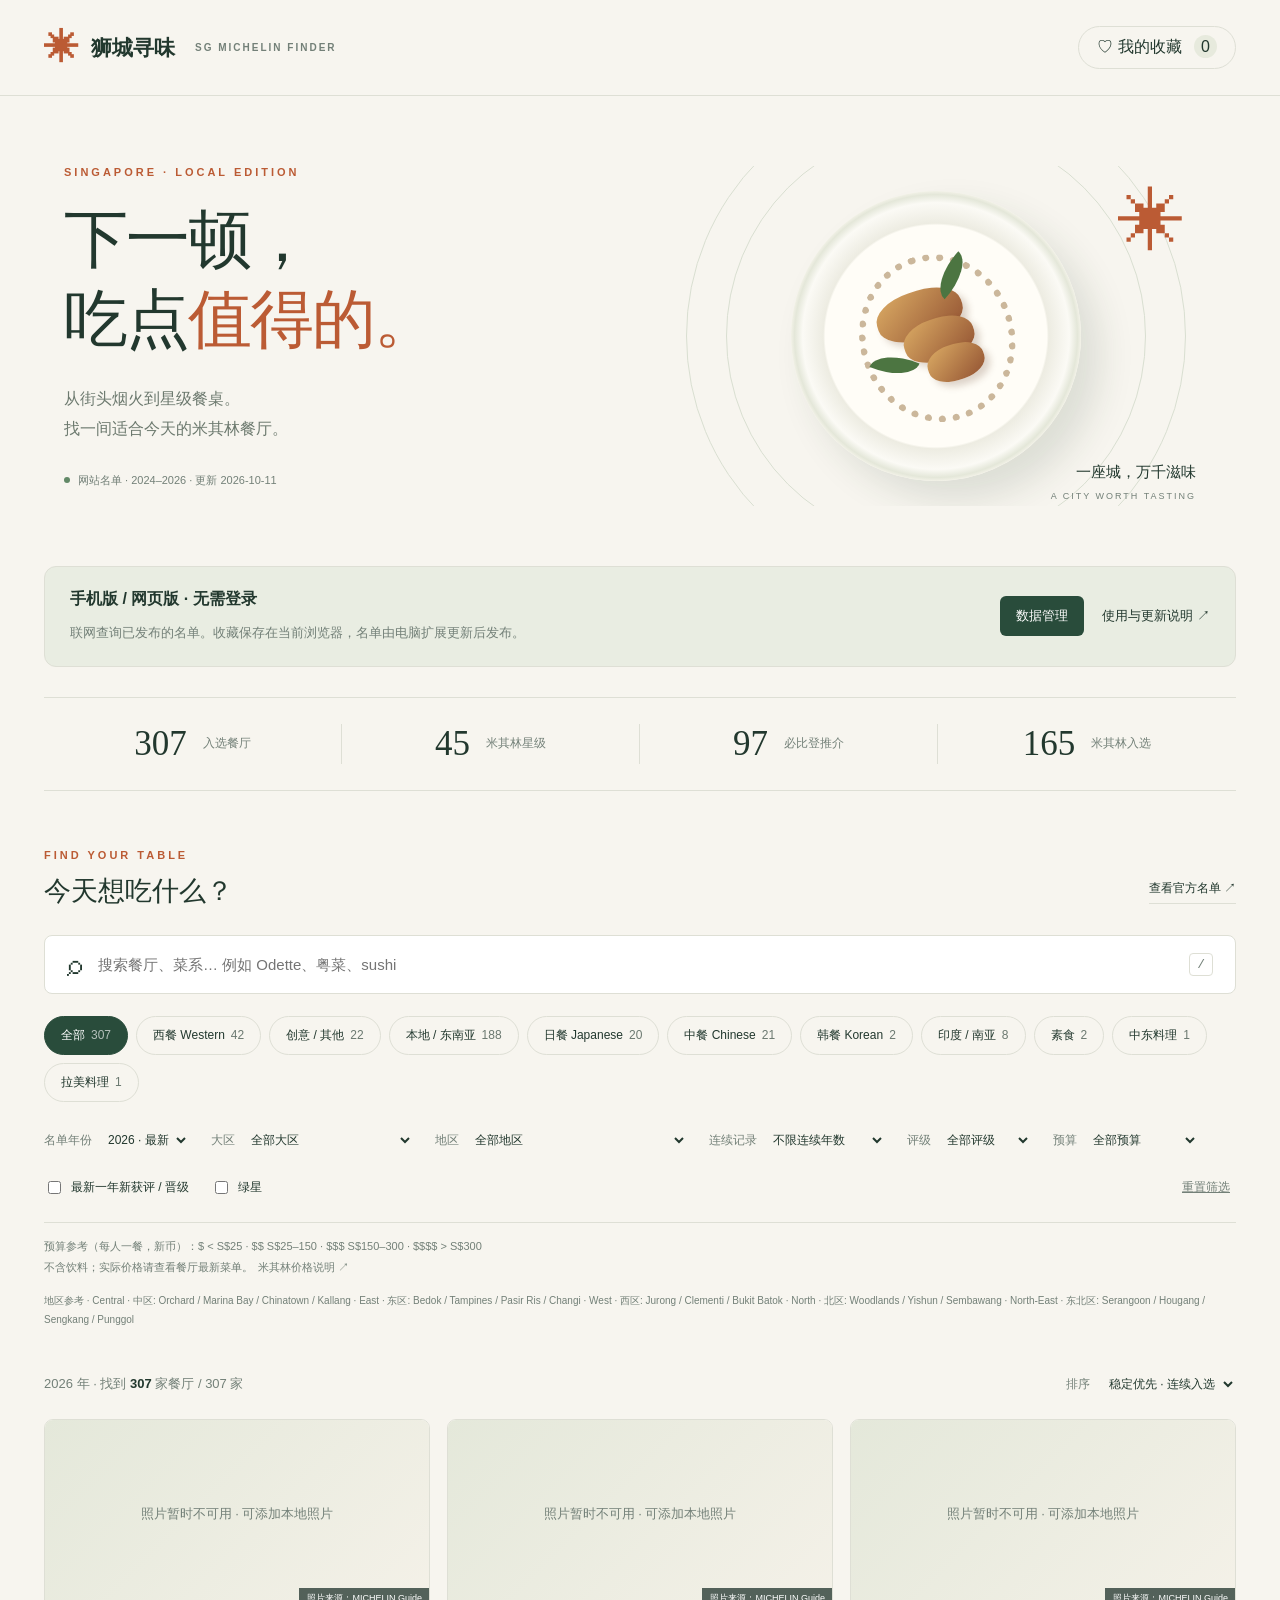
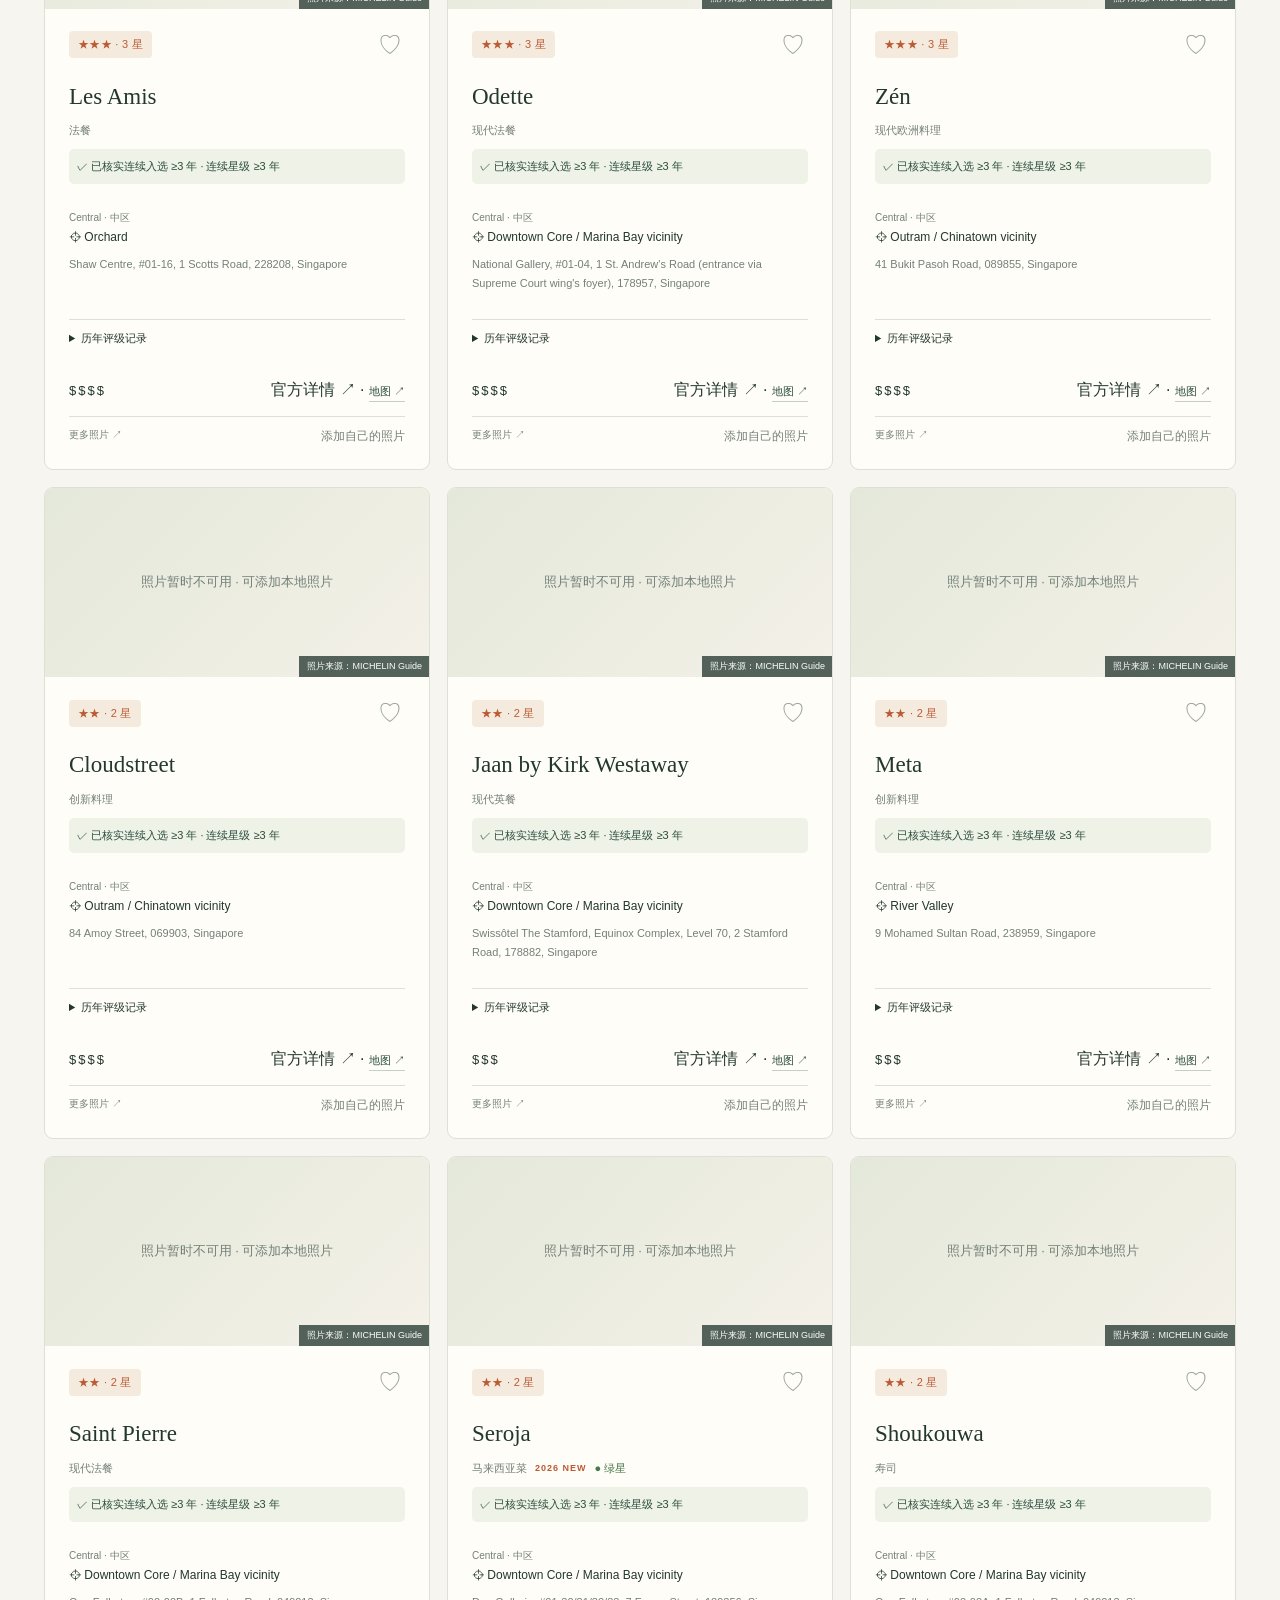
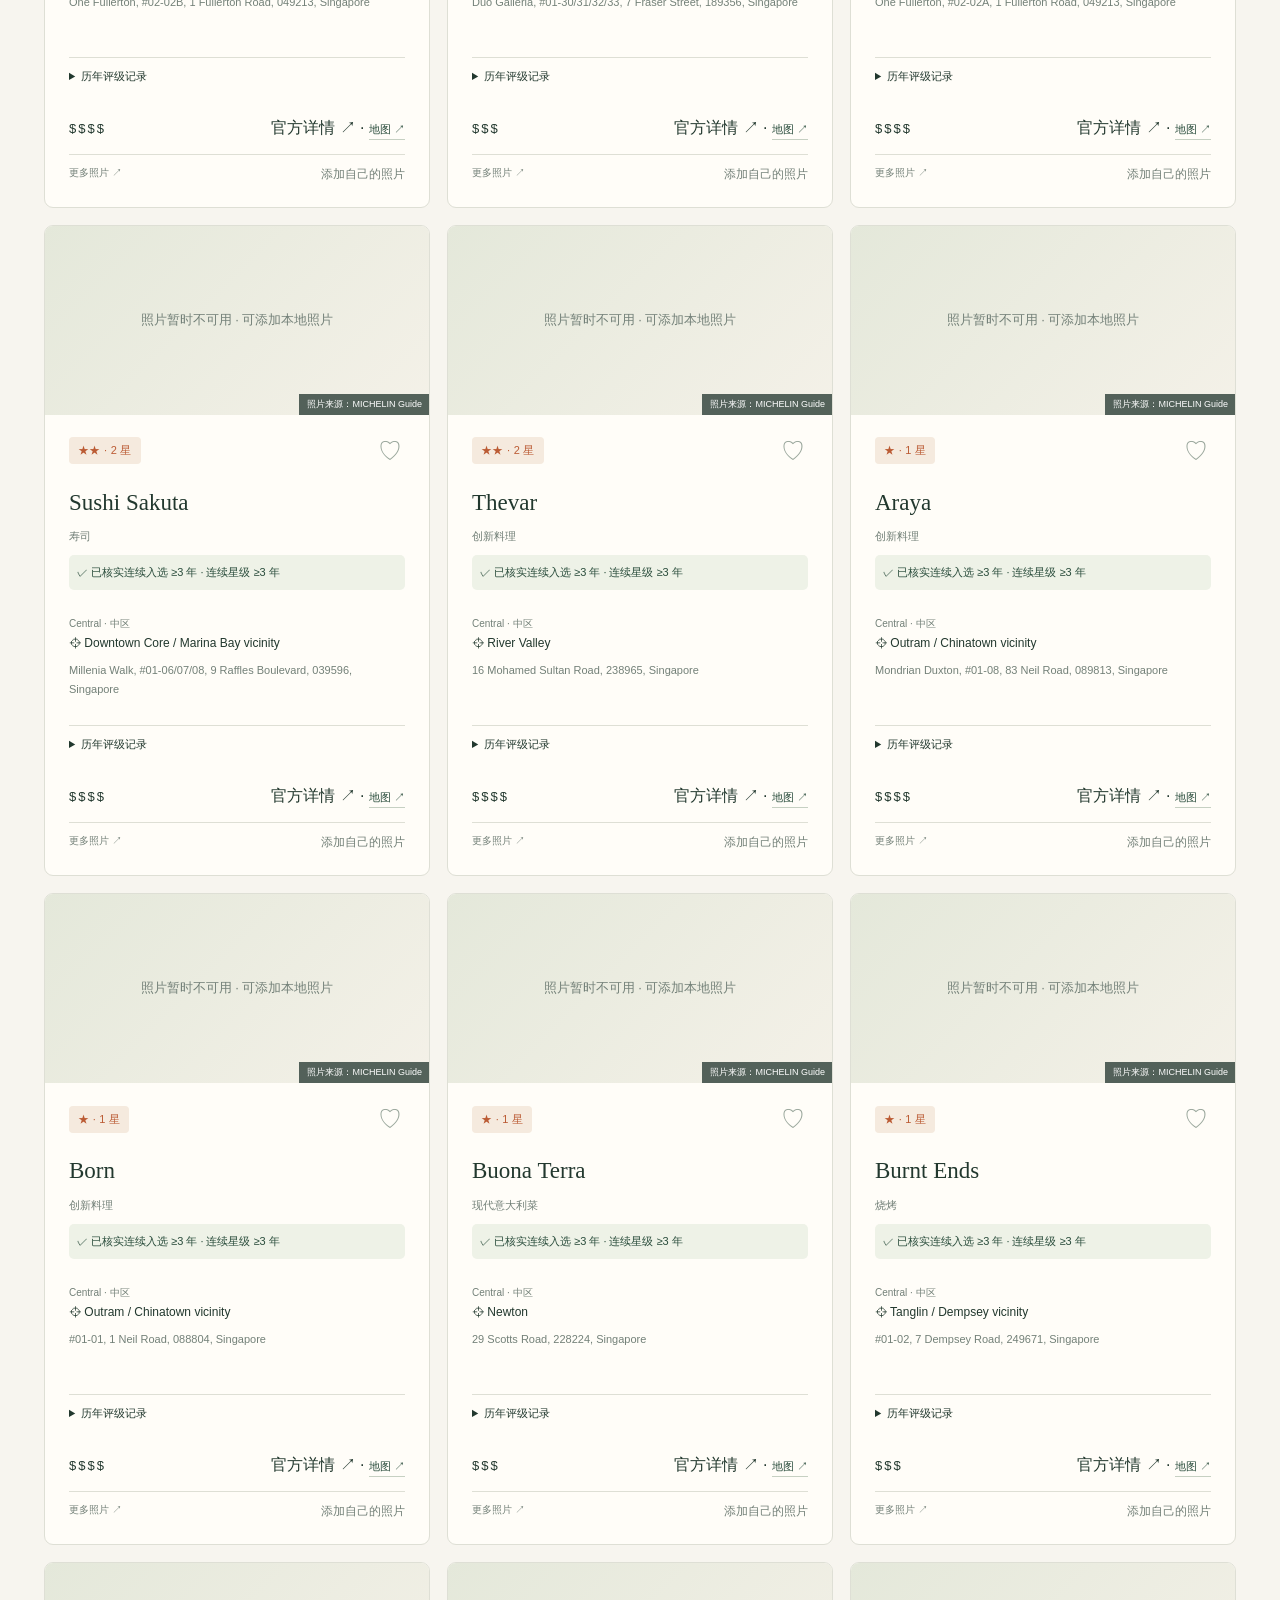
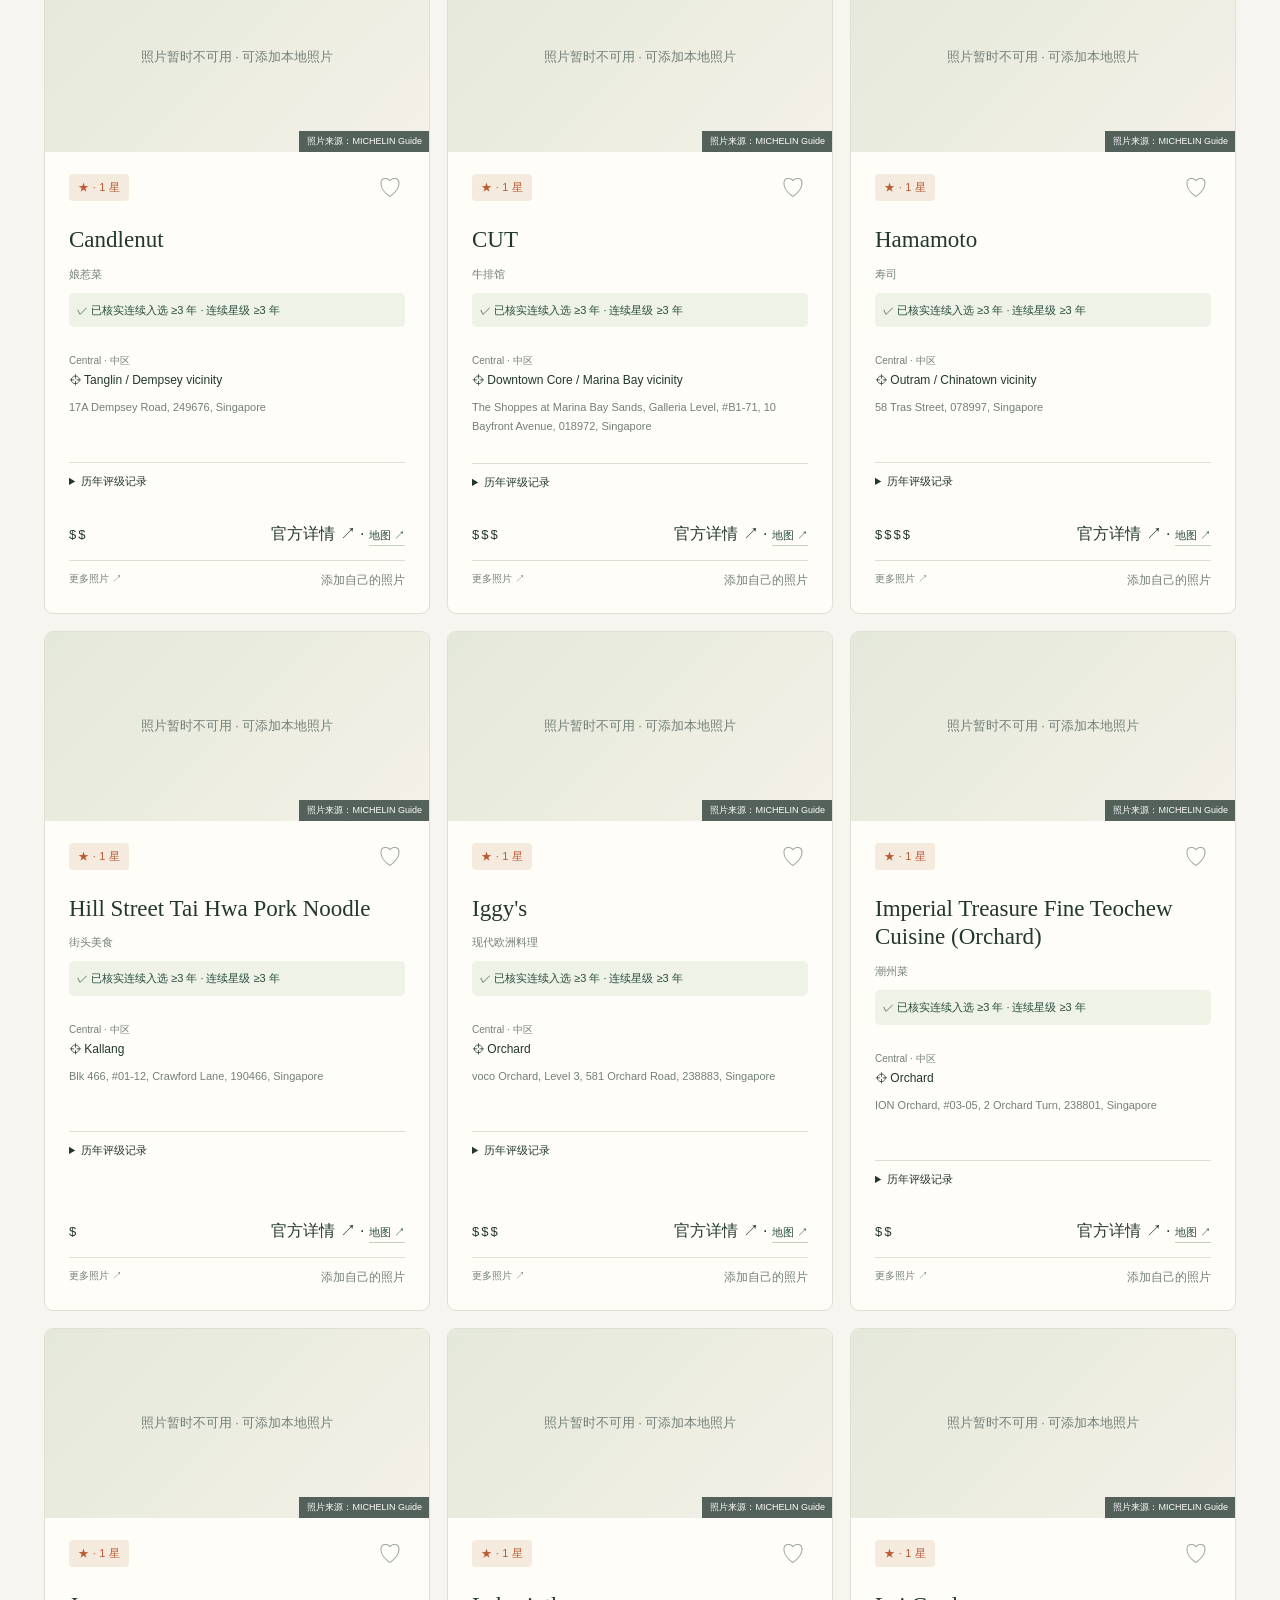
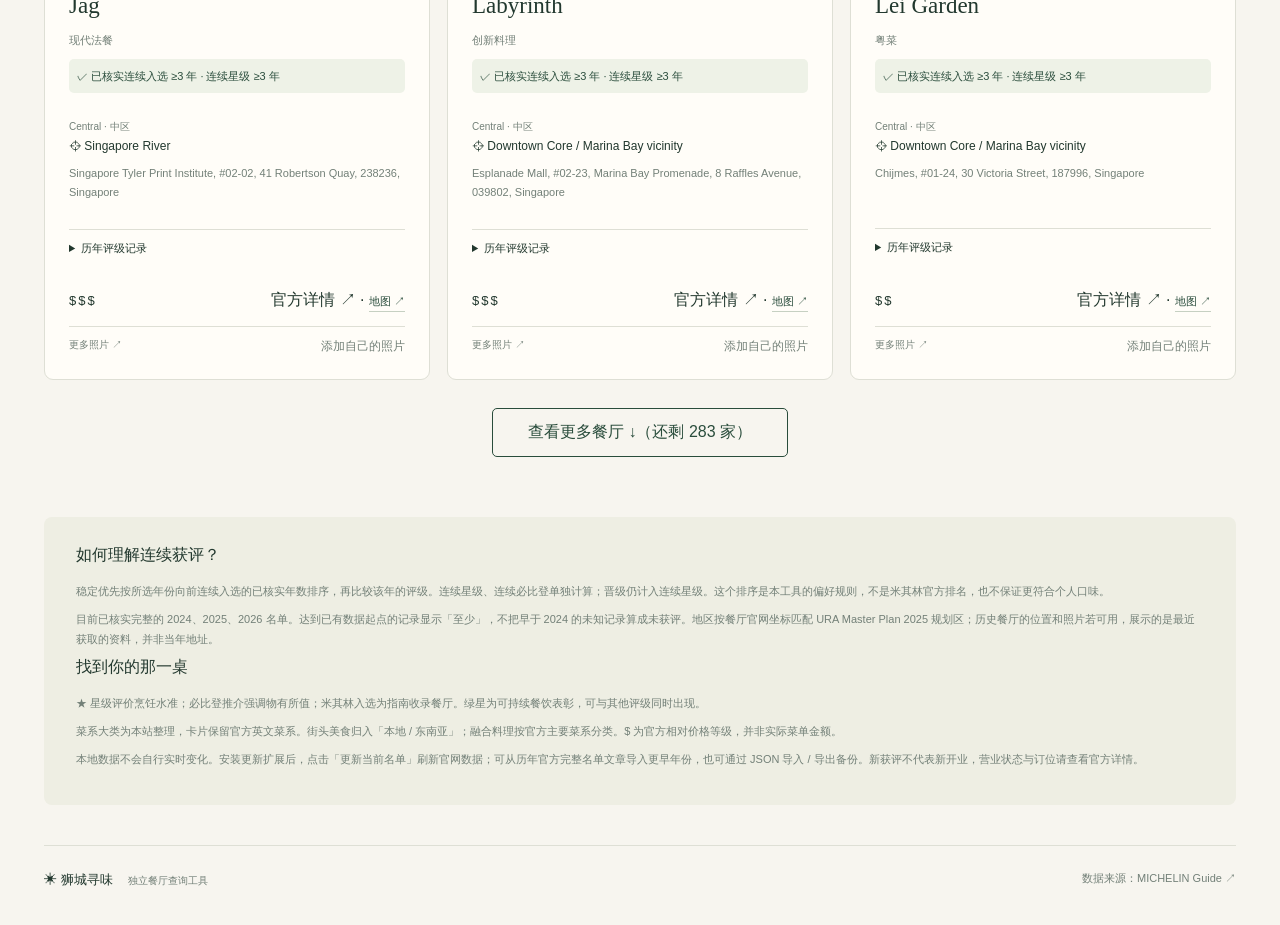
==== commit 067b6330: "Explain Michelin Singapore price symbols" ====
--- a/docs/index.html
+++ b/docs/index.html
@@ -3,7 +3,7 @@
 <header><a class="brand" href="./"><span class="mark">✳</span> 狮城寻味 <small>SG MICHELIN FINDER</small></a><button id="favorites">♡ 我的收藏 <span id="favCount">0</span></button></header>
 <main><section class="hero"><div><p class="eyebrow">SINGAPORE · LOCAL EDITION</p><h1>下一顿，<br>吃点<span>值得的。</span></h1><p class="intro">从街头烟火到星级餐桌。<br>找一间适合今天的米其林餐厅。</p><div class="edition"><i></i> <span id="dataDate">本地名单 · 2024–2026</span></div></div><div class="hero-art" aria-hidden="true"><div class="orbit o1"></div><div class="orbit o2"></div><div class="plate"><div class="food f1"></div><div class="food f2"></div><div class="food f3"></div><div class="leaf l1"></div><div class="leaf l2"></div><div class="sauce"></div></div><div class="caption"><span>一座城，万千滋味</span><small>A CITY WORTH TASTING</small></div><span class="spark">✳</span></div></section>
 <section class="manage"><div><strong>本地版 · 无需登录</strong><p>离线查询，联网更新。名单和收藏保存在你的浏览器内。</p></div><div class="manage-actions"><button id="updateOpen">更新 / 管理数据</button><a href="https://github.com/youjinq/SG-Michelin#readme" target="_blank" rel="noopener">使用与更新说明 ↗</a></div></section><section class="stats" aria-label="名单统计"><div><b id="statTotal">307</b><span>入选餐厅</span></div><div><b id="statStar">45</b><span>米其林星级</span></div><div><b id="statBib">97</b><span>必比登推介</span></div><div><b id="statSelected">165</b><span>米其林入选</span></div></section>
-<section class="finder" id="finder"><div class="section-head"><div><p class="eyebrow">FIND YOUR TABLE</p><h2>今天想吃什么？</h2></div><a href="https://guide.michelin.com/sg/en/article/michelin-guide-ceremony/full-list-michelin-guide-sg-2026" target="_blank" rel="noopener">查看官方名单 ↗</a></div><div class="search"><span aria-hidden="true">⌕</span><input id="search" type="search" placeholder="搜索餐厅、菜系… 例如 Odette、粤菜、sushi" aria-label="搜索餐厅或菜系"><kbd>/</kbd></div><div id="categories" class="chips" aria-label="菜系分类"></div><div class="filters"><label>名单年份<select id="year"></select></label><label>大区<select id="region"><option value="all">全部大区</option></select></label><label>地区<select id="area"><option value="all">全部地区</option></select></label><label>连续记录<select id="streak"><option value="all">不限连续年数</option><option value="2">连续入选 ≥2 年</option><option value="3">连续入选 ≥3 年</option><option value="star2">连续星级 ≥2 年</option><option value="bib2">连续必比登 ≥2 年</option></select></label><label>评级<select id="award"><option value="all">全部评级</option><option value="starred">米其林星级</option><option value="3">三星 ★★★</option><option value="2">二星 ★★</option><option value="1">一星 ★</option><option value="bib">必比登推介</option><option value="selected">米其林入选</option></select></label><label>预算<select id="price"><option value="all">全部预算</option><option value="1">$ · 亲民</option><option value="2">$$ · 适中</option><option value="3">$$$ · 特别场合</option><option value="4">$$$$ · 高端体验</option></select></label><label class="check"><input type="checkbox" id="new">最新一年新获评 / 晋级</label><label class="check"><input type="checkbox" id="green">绿星</label><button id="reset" class="reset">重置筛选</button></div><div id="regionGuide" class="region-guide" aria-label="大区位置参考"></div><div class="result-head"><p id="count" role="status" aria-live="polite"></p><label>排序 <select id="sort"><option value="stable">稳定优先 · 连续入选</option><option value="stars">星级优先</option><option value="name">名称 A–Z</option><option value="budget">预算从低到高</option><option value="new">新获评优先</option></select></label></div><div id="results" class="grid"></div><button id="more" class="more">查看更多餐厅 ↓</button></section>
+<section class="finder" id="finder"><div class="section-head"><div><p class="eyebrow">FIND YOUR TABLE</p><h2>今天想吃什么？</h2></div><a href="https://guide.michelin.com/sg/en/article/michelin-guide-ceremony/full-list-michelin-guide-sg-2026" target="_blank" rel="noopener">查看官方名单 ↗</a></div><div class="search"><span aria-hidden="true">⌕</span><input id="search" type="search" placeholder="搜索餐厅、菜系… 例如 Odette、粤菜、sushi" aria-label="搜索餐厅或菜系"><kbd>/</kbd></div><div id="categories" class="chips" aria-label="菜系分类"></div><div class="filters"><label>名单年份<select id="year"></select></label><label>大区<select id="region"><option value="all">全部大区</option></select></label><label>地区<select id="area"><option value="all">全部地区</option></select></label><label>连续记录<select id="streak"><option value="all">不限连续年数</option><option value="2">连续入选 ≥2 年</option><option value="3">连续入选 ≥3 年</option><option value="star2">连续星级 ≥2 年</option><option value="bib2">连续必比登 ≥2 年</option></select></label><label>评级<select id="award"><option value="all">全部评级</option><option value="starred">米其林星级</option><option value="3">三星 ★★★</option><option value="2">二星 ★★</option><option value="1">一星 ★</option><option value="bib">必比登推介</option><option value="selected">米其林入选</option></select></label><label>预算<select id="price"><option value="all">全部预算</option><option value="1">$ · 亲民</option><option value="2">$$ · 适中</option><option value="3">$$$ · 特别场合</option><option value="4">$$$$ · 高端体验</option></select></label><label class="check"><input type="checkbox" id="new">最新一年新获评 / 晋级</label><label class="check"><input type="checkbox" id="green">绿星</label><button id="reset" class="reset">重置筛选</button></div><p class="budget-guide">预算参考（每人一餐，新币）：<span>$ &lt; S$25</span> · <span>$$ S$25–150</span> · <span>$$$ S$150–300</span> · <span>$$$$ &gt; S$300</span><br>不含饮料；实际价格请查看餐厅最新菜单。<a href="https://intercom.help/michelin-guide-apps/en/articles/7232781-what-do-the-restaurant-price-symbols-mean" target="_blank" rel="noopener">米其林价格说明 ↗</a></p><div id="regionGuide" class="region-guide" aria-label="大区位置参考"></div><div class="result-head"><p id="count" role="status" aria-live="polite"></p><label>排序 <select id="sort"><option value="stable">稳定优先 · 连续入选</option><option value="stars">星级优先</option><option value="name">名称 A–Z</option><option value="budget">预算从低到高</option><option value="new">新获评优先</option></select></label></div><div id="results" class="grid"></div><button id="more" class="more">查看更多餐厅 ↓</button></section>
 <section class="notes"><h3>如何理解连续获评？</h3><p>稳定优先按所选年份向前连续入选的已核实年数排序，再比较该年的评级。连续星级、连续必比登单独计算；晋级仍计入连续星级。这个排序是本工具的偏好规则，不是米其林官方排名，也不保证更符合个人口味。</p><p>目前已核实完整的 2024、2025、2026 名单。达到已有数据起点的记录显示「至少」，不把早于 2024 的未知记录算成未获评。地区按餐厅官网坐标匹配 URA Master Plan 2025 规划区；历史餐厅的位置和照片若可用，展示的是最近获取的资料，并非当年地址。</p><h3>找到你的那一桌</h3><p>★ 星级评价烹饪水准；必比登推介强调物有所值；米其林入选为指南收录餐厅。绿星为可持续餐饮表彰，可与其他评级同时出现。</p><p>菜系大类为本站整理，卡片保留官方英文菜系。街头美食归入「本地 / 东南亚」；融合料理按官方主要菜系分类。$ 为官方相对价格等级，并非实际菜单金额。</p><p>本地数据不会自行实时变化。安装更新扩展后，点击「更新当前名单」刷新官网数据；可从历年官方完整名单文章导入更早年份，也可通过 JSON 导入 / 导出备份。新获评不代表新开业，营业状态与订位请查看官方详情。</p></section></main><dialog id="manager"><div class="dialog-head"><h2>数据管理</h2><button id="managerClose" aria-label="关闭">×</button></div><p id="modeInfo"></p><div class="update-block"><h3>一键更新当前名单</h3><label>指南年份 <input id="updateYear" type="number" min="2016" max="2100" value="2026"></label><p>将打开米其林官网标签页，读取名单、照片和完整地址。不会登录 ChatGPT。首次全量更新可能需要几分钟，查询功能可继续使用。</p><button id="refreshData">更新当前名单</button><button id="resumeUpdate">继续更新</button><button id="cancelUpdate">取消更新</button><p id="updateStatus" role="status" aria-live="polite"></p></div><div class="update-block"><h3>获取之前年份</h3><p>已内置 2024–2026。更早年份：先找米其林官方的完整年度名单文章，把链接粘贴到下方。程序核对名单总数及分项后才保存；新闻摘要或仅列新餐厅的文章不能作为完整名单。</p><label>年份 <input id="historyYear" type="number" min="2016" max="2100" value="2023"></label><label>官方完整名单文章 <input id="historyUrl" type="url" placeholder="https://guide.michelin.com/…"></label><button id="importOfficial">获取该年名单</button><a href="https://guide.michelin.com/sg/en/articles" target="_blank" rel="noopener">打开官方文章库 ↗</a></div><div class="update-block"><h3>发布到手机网站</h3><p>电脑更新成功后，导出 public-data.json，再上传到 GitHub 仓库的 docs 文件夹，替换同名文件。此文件只包含餐厅资料，收藏与自选照片留在本浏览器。</p><button id="exportPublic">导出手机版数据</button><a href="手机使用说明.html" target="_blank">手机与 GitHub 发布说明 ↗</a></div><div class="update-block"><h3>备份与迁移</h3><p>更新前会自动保留上一份数据。导出文件含名单与收藏；当前自定义照片另存在本浏览器，不随名单备份迁移。更换电脑请同时复制安装文件夹。</p><button id="exportData">导出 JSON 备份</button><label class="file-button">导入备份 <input id="importData" type="file" accept="application/json,.json" hidden></label><button id="restoreData">恢复更新前的数据</button></div><p id="managerMessage" role="status"></p><p class="privacy">只读取米其林官网，不获取浏览记录或登录资料。清除扩展数据 / 卸载前请导出备份。</p></dialog><footer><span>✳ 狮城寻味 <small>独立餐厅查询工具</small></span><a href="https://guide.michelin.com/sg/en/singapore-region/singapore/restaurants" target="_blank" rel="noopener">数据来源：MICHELIN Guide ↗</a></footer><script src="dataset.js"></script><script src="core.js"></script><script src="public-export.js"></script><script src="local-app.js"></script></body></html>
 
 
--- a/docs/style.css
+++ b/docs/style.css
@@ -8,3 +8,5 @@
 button:disabled{opacity:.5;cursor:default}@media(max-width:600px){.filters{display:grid;grid-template-columns:repeat(2,minmax(0,1fr));align-items:end}.filters select,#region{width:100%;max-width:100%;min-height:40px}.filters .check{min-height:36px}.result-head{align-items:center}.section-head{gap:14px}.card h3{overflow-wrap:anywhere}.manage-actions button{min-height:42px}}
 
 @media(max-width:600px){.filters{gap:16px 12px;align-items:start}.filters>label:not(.check){display:flex;flex-direction:column;gap:7px;font-size:12px;line-height:1.4}.filters select,#region{display:block;margin:0;width:100%;max-width:100%;min-width:0;height:44px;padding:10px 30px 10px 12px;border:1px solid var(--line);border-radius:8px;background-color:#fffdf8;color:var(--ink);font-size:14px;line-height:1.3;appearance:none;-webkit-appearance:none;background-image:url("data:image/svg+xml,%3Csvg xmlns='http://www.w3.org/2000/svg' width='12' height='8' viewBox='0 0 12 8'%3E%3Cpath d='M1 1l5 5 5-5' fill='none' stroke='%2322382e' stroke-width='1.5' stroke-linecap='round'/%3E%3C/svg%3E");background-repeat:no-repeat;background-position:right 11px center;text-overflow:ellipsis}.filters .check{min-height:32px;font-size:11px;line-height:1.5;align-items:center;gap:6px}.filters .check input{flex:0 0 15px;width:15px;height:15px;margin:0}.filters .reset{grid-column:1/-1;justify-self:end;padding:6px 0}.result-head{align-items:start;gap:12px}.result-head>label{display:flex;flex-direction:column;align-items:end;gap:4px;flex:0 0 auto;font-size:11px}.result-head select{margin:0;font-size:11px;max-width:148px}.result-head p{margin:6px 0;line-height:1.6}}
+
+.budget-guide{margin:13px 0 8px;color:var(--muted);font-size:11px;line-height:1.9}.budget-guide span{white-space:nowrap}.budget-guide a{margin-left:5px}
